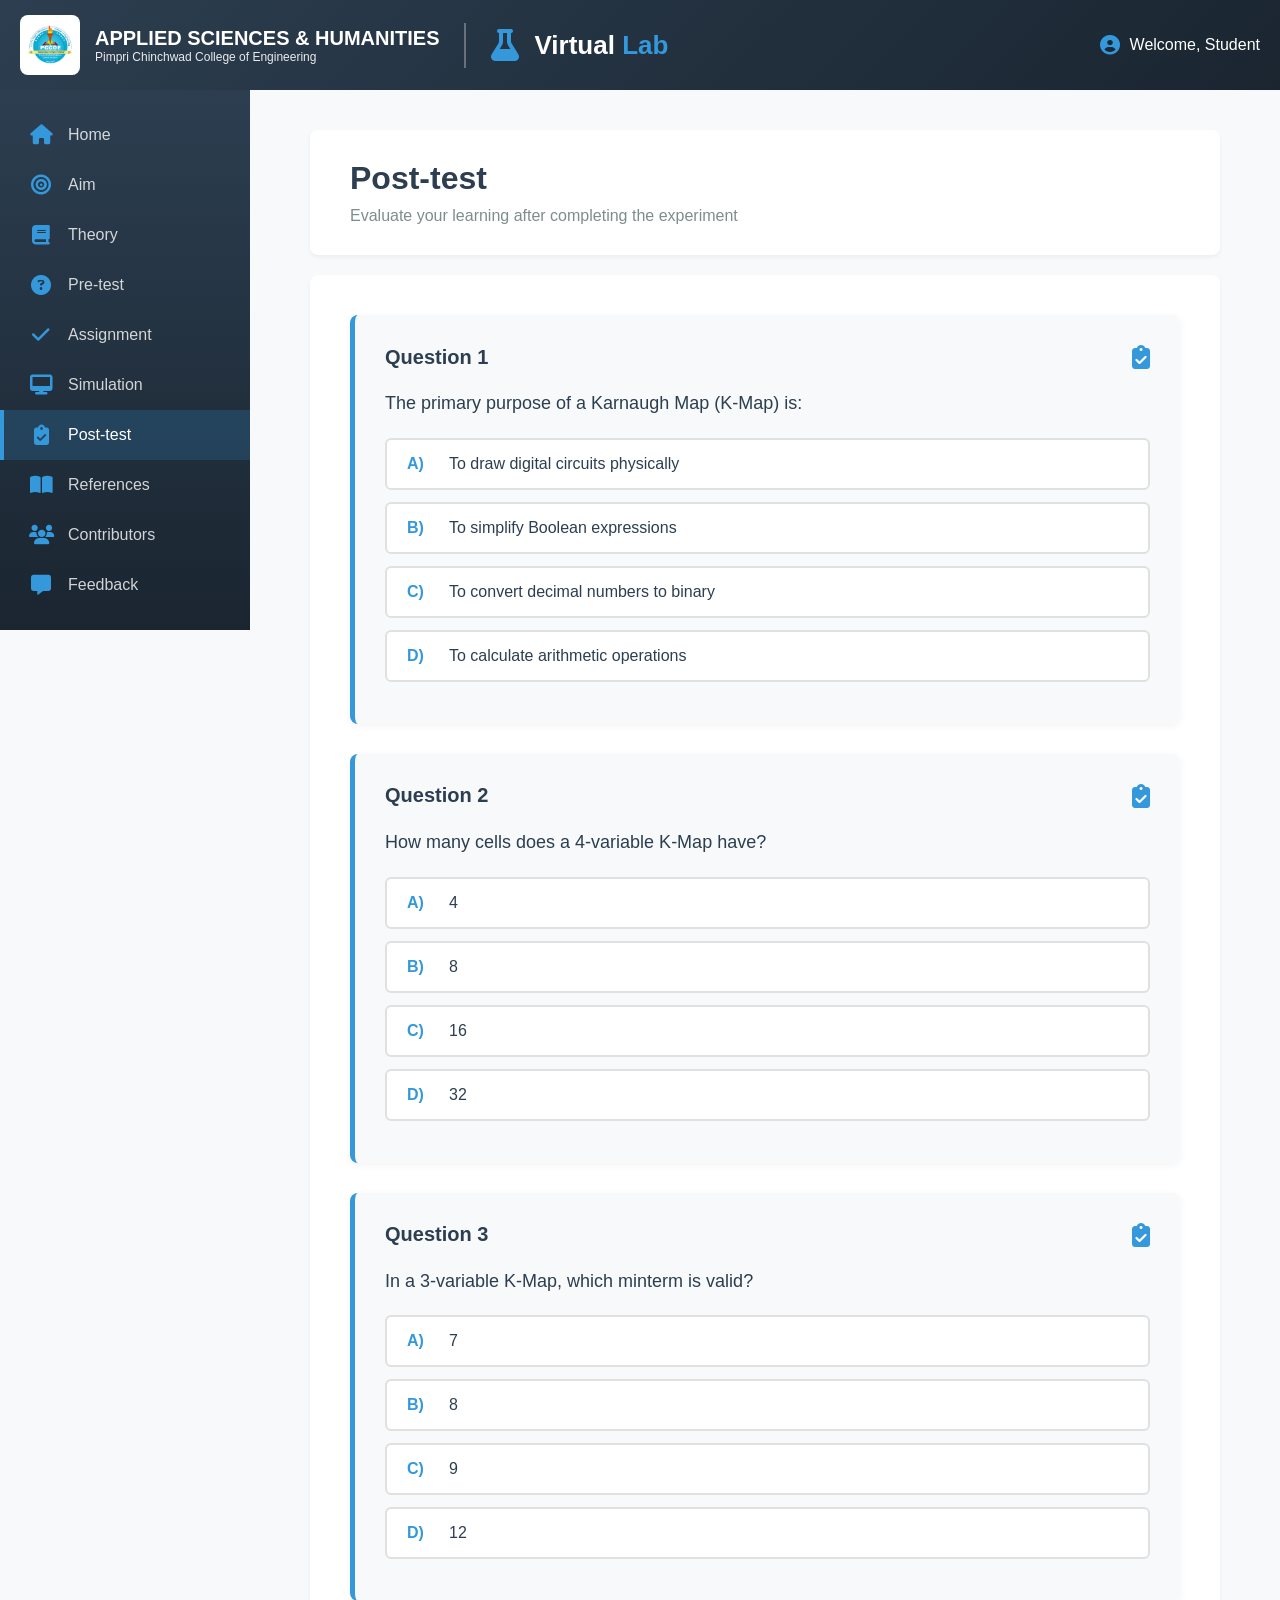
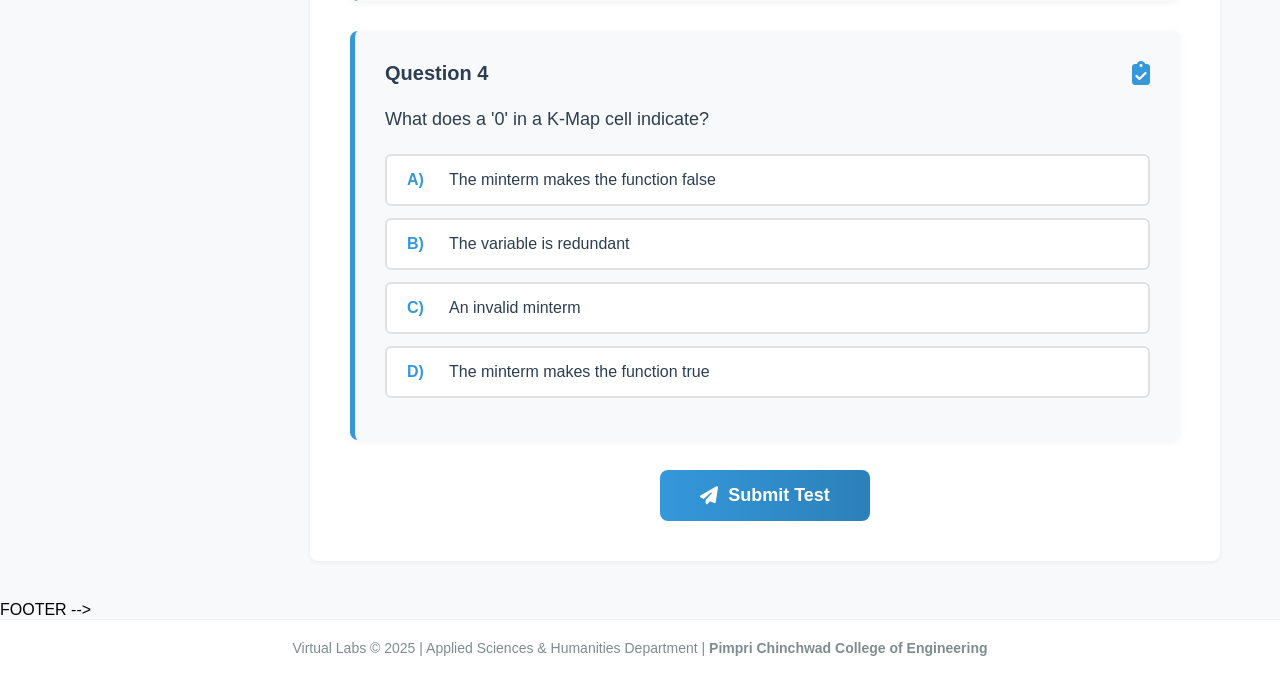
==== pages/post-test.html @ 56e62289 "Initial Commit" ====
<!DOCTYPE html>
<html lang="en">

<head>
    <meta charset="UTF-8">
    <meta name="viewport" content="width=device-width, initial-scale=1.0">
    <title>Post-test | K-Map Solver</title>

    <link rel="stylesheet" href="https://cdnjs.cloudflare.com/ajax/libs/font-awesome/6.4.0/css/all.min.css">
    <link rel="stylesheet" href="../css/style.css">
</head>

<body>

    <!-- HEADER -->
    <header class="main-header">
        <div class="header-container">

            <div class="logo-section">

                <div class="pcce-logo-container">
                    <img src="../assets/pccoe.png" alt="PCCOE Logo" class="pcce-logo-img">

                    <div class="pcce-logo-text">
                        <span class="main">APPLIED SCIENCES & HUMANITIES</span>
                        <span class="sub">Pimpri Chinchwad College of Engineering</span>
                    </div>
                </div>

                <div class="header-divider"></div>

                <div class="virtual-labs-logo">
                    <i class="fas fa-flask"></i>
                    <h1>Virtual <span>Lab</span></h1>
                </div>

            </div>

            <div class="user-info">
                <i class="fas fa-user-circle"></i>
                <span>Welcome, Student</span>
            </div>

        </div>
    </header>

    <div class="page-wrapper">

        <!-- Sidebar -->
        <aside class="sidebar">
            <nav class="sidebar-nav">
                <a href="../home.html" class="nav-item">
                    <i class="fas fa-home"></i>
                    <span>Home</span>
                </a>
                <a href="aim.html" class="nav-item">
                    <i class="fas fa-bullseye"></i>
                    <span>Aim</span>
                </a>
                <a href="theory.html" class="nav-item">
                    <i class="fas fa-book"></i>
                    <span>Theory</span>
                </a>
                <a href="pre-test.html" class="nav-item">
                    <i class="fas fa-question-circle"></i>
                    <span>Pre-test</span>
                </a>
                <a href="assignment.html" class="nav-item">
                    <i class="fa fa-check"></i>
                    <span>Assignment</span>
                </a>
                <a href="simulation.html" class="nav-item">
                    <i class="fas fa-desktop"></i>
                    <span>Simulation</span>
                </a>
                <a href="post-test.html" class="nav-item active">
                    <i class="fas fa-clipboard-check"></i>
                    <span>Post-test</span>
                </a>
                <a href="reference.html" class="nav-item">
                    <i class="fas fa-book-open"></i>
                    <span>References</span>
                </a>
                <a href="contributors.html" class="nav-item">
                    <i class="fas fa-users"></i>
                    <span>Contributors</span>
                </a>
                <a href="feedback.html" class="nav-item">
                    <i class="fas fa-comment-alt"></i>
                    <span>Feedback</span>
                </a>
            </nav>
        </aside>

        <!-- Post-test Content -->
        <main class="container home-content">

            <div class="content-header">
                <h2>Post-test</h2>
                <p>Evaluate your learning after completing the experiment</p>
            </div>

            <div class="pretest-content">

                <div id="quiz-container">

                    <div class="question-card" data-question="1">
                        <div class="question-header">
                            <span class="question-number">Question 1</span>
                            <i class="fas fa-clipboard-check"></i>
                        </div>
                        <p class="question-text">
                            The primary purpose of a Karnaugh Map (K-Map) is:
                        </p>
                        <ul class="options-list">
                            <li class="option" data-answer="A" onclick="selectOption(1, 'A', false)">
                                <span class="option-label">A)</span>
                                <span>To draw digital circuits physically</span>
                            </li>
                            <li class="option" data-answer="B" onclick="selectOption(1, 'B', true)">
                                <span class="option-label">B)</span>
                                <span>To simplify Boolean expressions</span>
                            </li>
                            <li class="option" data-answer="C" onclick="selectOption(1, 'C', false)">
                                <span class="option-label">C)</span>
                                <span>To convert decimal numbers to binary</span>
                            </li>
                            <li class="option" data-answer="D" onclick="selectOption(1, 'D', false)">
                                <span class="option-label">D)</span>
                                <span>To calculate arithmetic operations</span>
                            </li>
                        </ul>
                        <div class="feedback" style="display: none;"></div>
                    </div>

                    <div class="question-card" data-question="2">
                        <div class="question-header">
                            <span class="question-number">Question 2</span>
                            <i class="fas fa-clipboard-check"></i>
                        </div>
                        <p class="question-text">
                            How many cells does a 4-variable K-Map have?
                        </p>
                        <ul class="options-list">
                            <li class="option" data-answer="A" onclick="selectOption(2, 'A', false)">
                                <span class="option-label">A)</span>
                                <span>4</span>
                            </li>
                            <li class="option" data-answer="B" onclick="selectOption(2, 'B', false)">
                                <span class="option-label">B)</span>
                                <span>8</span>
                            </li>
                            <li class="option" data-answer="C" onclick="selectOption(2, 'C', true)">
                                <span class="option-label">C)</span>
                                <span>16</span>
                            </li>
                            <li class="option" data-answer="D" onclick="selectOption(2, 'D', false)">
                                <span class="option-label">D)</span>
                                <span>32</span>
                            </li>
                        </ul>
                        <div class="feedback" style="display: none;"></div>
                    </div>

                    <div class="question-card" data-question="3">
                        <div class="question-header">
                            <span class="question-number">Question 3</span>
                            <i class="fas fa-clipboard-check"></i>
                        </div>
                        <p class="question-text">
                            In a 3-variable K-Map, which minterm is valid?
                        </p>
                        <ul class="options-list">
                            <li class="option" data-answer="A" onclick="selectOption(3, 'A', true)">
                                <span class="option-label">A)</span>
                                <span>7</span>
                            </li>
                            <li class="option" data-answer="B" onclick="selectOption(3, 'B', false)">
                                <span class="option-label">B)</span>
                                <span>8</span>
                            </li>
                            <li class="option" data-answer="C" onclick="selectOption(3, 'C', false)">
                                <span class="option-label">C)</span>
                                <span>9</span>
                            </li>
                            <li class="option" data-answer="D" onclick="selectOption(3, 'D', false)">
                                <span class="option-label">D)</span>
                                <span>12</span>
                            </li>
                        </ul>
                        <div class="feedback" style="display: none;"></div>
                    </div>

                    <div class="question-card" data-question="4">
                        <div class="question-header">
                            <span class="question-number">Question 4</span>
                            <i class="fas fa-clipboard-check"></i>
                        </div>
                        <p class="question-text">
                            What does a '0' in a K-Map cell indicate?
                        </p>
                        <ul class="options-list">
                            <li class="option" data-answer="A" onclick="selectOption(4, 'A', true)">
                                <span class="option-label">A)</span>
                                <span>The minterm makes the function false</span>
                            </li>
                            <li class="option" data-answer="B" onclick="selectOption(4, 'B', false)">
                                <span class="option-label">B)</span>
                                <span>The variable is redundant</span>
                            </li>
                            <li class="option" data-answer="C" onclick="selectOption(4, 'C', false)">
                                <span class="option-label">C)</span>
                                <span>An invalid minterm</span>
                            </li>
                            <li class="option" data-answer="D" onclick="selectOption(4, 'D', false)">
                                <span class="option-label">D)</span>
                                <span>The minterm makes the function true</span>
                            </li>
                        </ul>
                        <div class="feedback" style="display: none;"></div>
                    </div>

                </div>

                <div class="submit-section">
                    <button class="submit-btn" onclick="submitQuiz()">
                        <i class="fas fa-paper-plane"></i>
                        Submit Test
                    </button>
                </div>

                <div id="results-section" style="display: none;">
                    <div class="results-card">
                        <div class="results-header">
                            <i class="fas fa-trophy"></i>
                            <h3>Test Results</h3>
                        </div>
                        <div class="results-body">
                            <div class="score-display">
                                <span class="score-label">Your Score:</span>
                                <span class="score-value" id="score-value">0/4</span>
                            </div>
                            <div class="score-percentage" id="score-percentage">0%</div>
                            <p class="score-message" id="score-message"></p>
                        </div>
                        <div class="results-actions">
                            <button class="retry-btn" onclick="retryQuiz()">
                                <i class="fas fa-redo"></i>
                                Retry Test
                            </button>
                            <a href="simulation.html" class="review-btn">
                                <i class="fas fa-desktop"></i>
                                Review Simulation
                            </a>
                        </div>
                    </div>
                </div>

            </div>

        </main>

    </div>

    <!----> FOOTER -->
    <footer>
        <p>
            Virtual Labs © 2025 | Applied Sciences & Humanities Department |
            <strong>Pimpri Chinchwad College of Engineering</strong>
        </p>
    </footer>

    <script>
        let userAnswers = {};
        let totalQuestions = 4;

        function selectOption(questionNum, answer, isCorrect) {

            const questionCard = document.querySelector(`[data-question="${questionNum}"]`);
            const options = questionCard.querySelectorAll('.option');


            options.forEach(opt => {
                opt.classList.remove('selected');
            });


            const selectedOption = questionCard.querySelector(`[data-answer="${answer}"]`);
            selectedOption.classList.add('selected');

            userAnswers[questionNum] = {
                selected: answer,
                isCorrect: isCorrect
            };
        }

        function submitQuiz() {

            if (Object.keys(userAnswers).length < totalQuestions) {
                alert('Please answer all questions before submitting!');
                return;
            }

            let correctCount = 0;
            for (let q in userAnswers) {
                if (userAnswers[q].isCorrect) {
                    correctCount++;
                }
            }

            for (let i = 1; i <= totalQuestions; i++) {
                const questionCard = document.querySelector(`[data-question="${i}"]`);
                const options = questionCard.querySelectorAll('.option');
                const feedback = questionCard.querySelector('.feedback');

                options.forEach(opt => {
                    opt.style.pointerEvents = 'none';

                    const answer = opt.getAttribute('data-answer');
                    const isCorrect = opt.onclick.toString().includes('true');

                    if (isCorrect) {
                        opt.classList.add('correct-answer');
                    }

                    if (opt.classList.contains('selected') && !userAnswers[i].isCorrect) {
                        opt.classList.add('wrong-answer');
                    }
                });

                if (userAnswers[i].isCorrect) {
                    feedback.innerHTML = '<i class="fas fa-check-circle"></i> Correct!';
                    feedback.className = 'feedback correct-feedback';
                } else {
                    feedback.innerHTML = '<i class="fas fa-times-circle"></i> Incorrect';
                    feedback.className = 'feedback wrong-feedback';
                }
                feedback.style.display = 'block';
            }

            // Display results
            const percentage = (correctCount / totalQuestions) * 100;
            document.getElementById('score-value').textContent = `${correctCount}/${totalQuestions}`;
            document.getElementById('score-percentage').textContent = `${percentage.toFixed(0)}%`;

            let message = '';
            if (percentage >= 80) {
                message = '🎉 Outstanding! You have mastered K-Map concepts!';
            } else if (percentage >= 60) {
                message = '👍 Good work! Review the simulation for better understanding.';
            } else {
                message = '📚 Keep learning! Try the simulation again and review theory.';
            }
            document.getElementById('score-message').textContent = message;

            document.querySelector('.submit-section').style.display = 'none';
            document.getElementById('results-section').style.display = 'block';


            document.getElementById('results-section').scrollIntoView({ behavior: 'smooth', block: 'center' });
        }

        function retryQuiz() {

            userAnswers = {};


            document.querySelectorAll('.question-card').forEach(card => {
                const options = card.querySelectorAll('.option');
                options.forEach(opt => {
                    opt.classList.remove('selected', 'correct-answer', 'wrong-answer');
                    opt.style.pointerEvents = 'auto';
                });

                const feedback = card.querySelector('.feedback');
                feedback.style.display = 'none';
            });

            document.getElementById('results-section').style.display = 'none';
            document.querySelector('.submit-section').style.display = 'block';


            window.scrollTo({ top: 0, behavior: 'smooth' });
        }
    </script>

</body>

</html>
---- css/style.css ----
* {
    margin: 0;
    padding: 0;
    box-sizing: border-box;
    font-family: 'Segoe UI', Tahoma, Geneva, Verdana, sans-serif;
}

html,
body {
    height: 100%;
    margin: 0;
    padding: 0;
    background-color: #f8f9fa;
}

body {
    display: flex;
    flex-direction: column;
    min-height: 100vh;
}

a {
    text-decoration: none;
}

/* Header */
.main-header {
    background: linear-gradient(135deg, #2c3e50, #1a2530);
    color: white;
    padding: 15px 0;
    box-shadow: 0 4px 12px rgba(0, 0, 0, 0.1);
    flex-shrink: 0;
}

.header-container {
    max-width: 1400px;
    margin: auto;
    padding: 0 20px;
    display: flex;
    align-items: center;
    justify-content: space-between;
    flex-wrap: wrap;
    gap: 25px;
}

.logo-section {
    display: flex;
    align-items: center;
    gap: 25px;
    flex-wrap: wrap;
}

.pcce-logo-container {
    display: flex;
    align-items: center;
    gap: 15px;
}

.pcce-logo-img {
    width: 60px;
    height: 60px;
    background: white;
    padding: 5px;
    border-radius: 8px;
}

.pcce-logo-text {
    display: flex;
    flex-direction: column;
}

.pcce-logo-text .main {
    font-size: 20px;
    font-weight: 700;
    line-height: 1.2;
}

.pcce-logo-text .sub {
    font-size: 12px;
    opacity: 0.9;
}

.header-divider {
    width: 2px;
    height: 45px;
    background: rgba(255, 255, 255, 0.3);
}

.virtual-labs-logo {
    display: flex;
    align-items: center;
    gap: 15px;
}

.virtual-labs-logo i {
    font-size: 32px;
    color: #3498db;
}

.virtual-labs-logo h1 {
    font-size: 26px;
    font-weight: 600;
}

.virtual-labs-logo span {
    color: #3498db;
}

.user-info {
    display: flex;
    align-items: center;
    gap: 10px;
    font-size: 16px;
}

.user-info i {
    font-size: 20px;
    color: #3498db;
}

.page-wrapper {
    display: flex;
    flex: 1 0 auto;
    width: 100%;
    margin: 0;
    gap: 0;
    background-color: #f8f9fa;
}

/* Sidebar Navigation */
.sidebar {
    width: 250px;
    background: linear-gradient(180deg, #2c3e50, #1a2530);
    padding: 20px 0;
    flex-shrink: 0;
    position: sticky;
    top: 0;
    height: fit-content;
    max-height: calc(100vh - 90px);
    overflow-y: auto;
}

.sidebar-nav {
    display: flex;
    flex-direction: column;
}

.nav-item {
    display: flex;
    align-items: center;
    gap: 15px;
    padding: 15px 25px;
    color: rgba(255, 255, 255, 0.8);
    text-decoration: none;
    transition: all 0.3s ease;
    border-left: 4px solid transparent;
}

.nav-item:hover {
    background-color: rgba(52, 152, 219, 0.1);
    color: white;
    border-left-color: #3498db;
}

.nav-item.active {
    background-color: rgba(52, 152, 219, 0.2);
    color: white;
    border-left-color: #3498db;
}

.nav-item i {
    font-size: 20px;
    color: #3498db;
    width: 24px;
    text-align: center;
}

.nav-item span {
    font-size: 16px;
    font-weight: 500;
}

/* Main Content */
.container.home-content {
    flex: 1;
    padding: 40px 60px;
    margin: 0;
    max-width: none;
    width: 100%;
}

.content {
    flex: 1;
    background-color: white;
    border-radius: 8px;
    box-shadow: 0 4px 8px rgba(0, 0, 0, 0.05);
    padding: 30px;
}

/* Content Header */
.content-header {
    background-color: white;
    padding: 30px 40px;
    border-radius: 8px;
    box-shadow: 0 2px 4px rgba(0, 0, 0, 0.05);
    margin-bottom: 20px;
    max-width: 1200px;
}

.content-header h2 {
    font-size: 32px;
    color: #2c3e50;
    font-weight: 600;
    margin-bottom: 10px;
}

.content-header p {
    color: #7f8c8d;
    font-size: 16px;
    margin-top: 5px;
}

.breadcrumb {
    font-size: 14px;
    color: #7f8c8d;
    margin-bottom: 8px;
}

.breadcrumb a {
    color: #3498db;
    text-decoration: none;
}

/* Aim Content */
.aim-content {
    background-color: white;
    padding: 40px;
    border-radius: 8px;
    box-shadow: 0 2px 4px rgba(0, 0, 0, 0.05);
    min-height: 400px;
    max-width: 1200px;
}

.aim-content ul {
    list-style-type: disc;
    padding-left: 30px;
}

.aim-content ul li {
    color: #2c3e50;
    font-size: 17px;
    line-height: 2;
    margin-bottom: 15px;
}

/* Landing Page */
.landing-screen {
    height: 75vh;
    display: flex;
    flex-direction: column;
    justify-content: center;
    align-items: center;
    text-align: center;
    gap: 20px;
}

.landing-screen h2 {
    font-size: 32px;
    color: #2c3e50;
}

.landing-screen p {
    font-size: 16px;
    color: #555;
    max-width: 600px;
}

.start-btn {
    padding: 15px 40px;
    font-size: 18px;
    background: linear-gradient(to right, #3498db, #2c80b9);
    color: white;
    border: none;
    border-radius: 8px;
    cursor: pointer;
    transition: all 0.3s ease;
}

.start-btn:hover {
    transform: translateY(-3px);
    box-shadow: 0 8px 20px rgba(52, 152, 219, 0.4);
}

/* home page */
.aim-sections {
    display: grid;
    grid-template-columns: repeat(auto-fill, minmax(200px, 1fr));
    gap: 20px;
    margin-bottom: 40px;
}

.section-card {
    background-color: #f8f9fa;
    border-radius: 8px;
    text-align: center;
    cursor: pointer;
    transition: all 0.3s ease;
    border: 2px solid transparent;
    position: relative;
}

.section-card:hover {
    transform: translateY(-5px);
    box-shadow: 0 8px 15px rgba(0, 0, 0, 0.1);
    border-color: #3498db;
}

.section-card.active {
    background-color: #e8f4fc;
    border-color: #3498db;
}

.section-card i {
    font-size: 32px;
    color: #3498db;
    margin-bottom: 15px;
}

.section-card h3 {
    font-size: 18px;
    margin-bottom: 8px;
    color: #2c3e50;
}

.section-card p {
    font-size: 14px;
    color: #7f8c8d;
}

.section-card a {
    display: block;
    text-decoration: none;
    color: inherit;
    width: 100%;
    padding: 20px;
}

/* questions */
.question-section {
    background-color: #f8f9fa;
    border-radius: 8px;
    padding: 25px;
    margin-bottom: 30px;
    border-left: 5px solid #3498db;
}

.question-section h3 {
    color: #2c3e50;
    margin-bottom: 15px;
    font-size: 22px;
}

.question-text {
    font-size: 18px;
    color: #2c3e50;
    margin-bottom: 20px;
    line-height: 1.5;
}

/* Feedback */
.feedback-section {
    background-color: #e8f4fc;
    border-radius: 8px;
    padding: 25px;
    border: 1px solid #d1e7ff;
}

.feedback-header {
    display: flex;
    align-items: center;
    gap: 15px;
    margin-bottom: 20px;
}

.feedback-header i {
    font-size: 28px;
    color: #3498db;
}

.feedback-header h3 {
    color: #2c3e50;
    font-size: 22px;
}

.feedback-content {
    margin-bottom: 25px;
}

.feedback-content p {
    margin-bottom: 15px;
    color: #2c3e50;
    line-height: 1.6;
}

.feedback-button {
    background: linear-gradient(to right, #3498db, #2c80b9);
    color: white;
    border: none;
    padding: 12px 30px;
    font-size: 16px;
    border-radius: 6px;
    cursor: pointer;
    transition: all 0.3s ease;
    font-weight: 500;
    display: inline-flex;
    align-items: center;
    gap: 10px;
}

.feedback-button:hover {
    background: linear-gradient(to right, #2c80b9, #216794);
    transform: translateY(-2px);
    box-shadow: 0 5px 15px rgba(52, 152, 219, 0.3);
}

/* Footer */
footer {
    flex-shrink: 0;
    margin-top: auto;
    padding: 20px 0;
    text-align: center;
    color: #7f8c8d;
    font-size: 14px;
    border-top: 1px solid #eee;
    background-color: white;
    width: 100%;
}

.footer-logo {
    display: inline-block;
    margin: 0 5px;
    font-weight: bold;
    color: #2c3e50;
}

/* Tablets */
@media (max-width: 900px) {
    .header-container {
        justify-content: center;
        text-align: center;
    }

    .pcce-logo-container {
        border-right: none;
        padding-right: 0;
    }
}

/* Mobile Devices */
@media (max-width: 768px) {

    .header-container {
        flex-direction: column;
        align-items: center;
        text-align: center;
    }

    .logo-section {
        flex-direction: column;
        align-items: center;
    }

    .pcce-logo-container {
        flex-direction: column;
        align-items: center;
        padding-right: 0;
        border-right: none;
    }

    .header-divider {
        width: 80%;
        height: 2px;
        margin: 10px auto;
    }

    .pcce-logo-img {
        display: block;
        margin: 0 auto 8px auto;
    }

    .virtual-labs-logo,
    .user-info {
        justify-content: center;
        margin-top: 8px;
    }

    .page-wrapper {
        flex-direction: column;
    }

    .sidebar {
        width: 100%;
        max-height: none;
        position: relative;
        padding: 10px 0;
    }

    .sidebar-nav {
        flex-direction: row;
        overflow-x: auto;
        gap: 5px;
        padding: 0 10px;
    }

    .nav-item {
        flex-direction: column;
        padding: 10px 15px;
        min-width: 80px;
        text-align: center;
        border-left: none;
        border-bottom: 3px solid transparent;
        gap: 5px;
    }

    .nav-item:hover,
    .nav-item.active {
        border-left: none;
        border-bottom-color: #3498db;
    }

    .nav-item span {
        font-size: 12px;
    }

    .container.home-content {
        padding: 20px;
    }

    .content-header {
        padding: 20px;
    }

    .aim-content {
        padding: 20px;
    }
}

/* Small Mobile */
@media (max-width: 600px) {
    .virtual-labs-logo h1 {
        font-size: 22px;
    }

    .pcce-logo-text .main {
        font-size: 16px;
    }

    .content-header h2 {
        font-size: 24px;
    }

    .aim-content ul li {
        font-size: 15px;
    }
}

/* Theory */
.theory-content {
    background-color: white;
    padding: 40px;
    border-radius: 8px;
    box-shadow: 0 2px 4px rgba(0, 0, 0, 0.05);
    max-width: 1200px;
}

.theory-section {
    margin-bottom: 40px;
}

.theory-section h3 {
    font-size: 24px;
    color: #2c3e50;
    margin-bottom: 20px;
    border-left: 4px solid #3498db;
    padding-left: 15px;
    font-weight: 600;
}

.theory-section p {
    color: #2c3e50;
    font-size: 16px;
    line-height: 1.8;
    margin-bottom: 15px;
}

.theory-section ul,
.theory-section ol {
    padding-left: 30px;
    margin-bottom: 15px;
}

.theory-section ul li,
.theory-section ol li {
    color: #2c3e50;
    font-size: 16px;
    line-height: 1.8;
    margin-bottom: 10px;
}

.theory-section ol {
    list-style-type: decimal;
}

.theory-section ul {
    list-style-type: disc;
}

.formula {
    background-color: #f8f9fa;
    padding: 15px 20px;
    border-radius: 6px;
    font-family: 'Courier New', monospace;
    font-size: 16px;
    color: #2c3e50;
    border-left: 3px solid #3498db;
    margin: 15px 0;
}

.theory-table {
    width: 100%;
    max-width: 600px;
    border-collapse: collapse;
    margin: 20px 0;
    box-shadow: 0 2px 4px rgba(0, 0, 0, 0.05);
}

.theory-table thead tr {
    background-color: #3498db;
    color: white;
}

.theory-table th,
.theory-table td {
    border: 1px solid #ddd;
    padding: 12px 15px;
    text-align: center;
}

.theory-table th {
    font-weight: 600;
    font-size: 16px;
}

.theory-table tbody tr:nth-child(even) {
    background-color: #f8f9fa;
}

.theory-table tbody tr:hover {
    background-color: #e8f4fc;
}

.theory-table td {
    color: #2c3e50;
    font-size: 15px;
}

/* pretest-postest */
.pretest-content {
    background-color: white;
    padding: 40px;
    border-radius: 8px;
    box-shadow: 0 2px 4px rgba(0, 0, 0, 0.05);
    max-width: 1200px;
}

.question-card {
    background-color: #f8f9fa;
    border-radius: 8px;
    padding: 30px;
    margin-bottom: 30px;
    border-left: 5px solid #3498db;
    box-shadow: 0 2px 8px rgba(0, 0, 0, 0.05);
    transition: all 0.3s ease;
}

.question-card:hover {
    box-shadow: 0 4px 12px rgba(0, 0, 0, 0.1);
}

.question-header {
    display: flex;
    align-items: center;
    justify-content: space-between;
    margin-bottom: 20px;
}

.question-number {
    font-size: 20px;
    font-weight: 600;
    color: #2c3e50;
}

.question-header i {
    font-size: 24px;
    color: #3498db;
}

.question-text {
    font-size: 18px;
    color: #2c3e50;
    margin-bottom: 20px;
    line-height: 1.6;
    font-weight: 500;
}

.options-list {
    list-style: none;
    padding: 0;
    margin: 0;
}

.option {
    display: flex;
    align-items: center;
    gap: 12px;
    padding: 15px 20px;
    margin-bottom: 12px;
    background-color: white;
    border-radius: 6px;
    border: 2px solid #e0e0e0;
    cursor: pointer;
    transition: all 0.3s ease;
}

.option:hover {
    border-color: #3498db;
    background-color: #f0f8ff;
    transform: translateX(5px);
}

.option.selected {
    border-color: #3498db;
    background-color: #e8f4fc;
    border-width: 3px;
}

.option.correct-answer {
    border-color: #27ae60;
    background-color: #e8f8f0;
}

.option.wrong-answer {
    border-color: #e74c3c;
    background-color: #fef5f5;
}

.option-label {
    font-weight: 600;
    color: #3498db;
    min-width: 30px;
}

.option span:last-of-type {
    color: #2c3e50;
    font-size: 16px;
    flex: 1;
}

/* Feedback */
.feedback {
    margin-top: 15px;
    padding: 12px 15px;
    border-radius: 6px;
    font-weight: 500;
    display: flex;
    align-items: center;
    gap: 10px;
}

.correct-feedback {
    background-color: #d4edda;
    color: #155724;
    border: 1px solid #c3e6cb;
}

.wrong-feedback {
    background-color: #f8d7da;
    color: #721c24;
    border: 1px solid #f5c6cb;
}

.feedback i {
    font-size: 18px;
}

/* Submit Section */
.submit-section {
    text-align: center;
    margin-top: 30px;
}

.submit-btn {
    background: linear-gradient(to right, #3498db, #2c80b9);
    color: white;
    border: none;
    padding: 15px 40px;
    font-size: 18px;
    border-radius: 8px;
    cursor: pointer;
    transition: all 0.3s ease;
    font-weight: 600;
    display: inline-flex;
    align-items: center;
    gap: 10px;
}

.submit-btn:hover {
    background: linear-gradient(to right, #2c80b9, #216794);
    transform: translateY(-2px);
    box-shadow: 0 8px 20px rgba(52, 152, 219, 0.4);
}

/* Results Section */
.results-card {
    background: linear-gradient(135deg, #667eea 0%, #764ba2 100%);
    border-radius: 12px;
    padding: 40px;
    text-align: center;
    color: white;
    box-shadow: 0 8px 20px rgba(0, 0, 0, 0.15);
    margin-top: 30px;
}

.results-header {
    display: flex;
    align-items: center;
    justify-content: center;
    gap: 15px;
    margin-bottom: 30px;
}

.results-header i {
    font-size: 32px;
}

.results-header h3 {
    font-size: 28px;
    margin: 0;
}

.results-body {
    margin-bottom: 30px;
}

.score-display {
    display: flex;
    justify-content: center;
    align-items: center;
    gap: 15px;
    margin-bottom: 20px;
}

.score-label {
    font-size: 20px;
    font-weight: 500;
}

.score-value {
    font-size: 36px;
    font-weight: 700;
}

.score-percentage {
    font-size: 48px;
    font-weight: 700;
    margin-bottom: 15px;
}

.score-message {
    font-size: 18px;
    opacity: 0.95;
    margin: 0;
}

.retry-btn {
    background-color: white;
    color: #667eea;
    border: none;
    padding: 12px 30px;
    font-size: 16px;
    border-radius: 6px;
    cursor: pointer;
    transition: all 0.3s ease;
    font-weight: 600;
    display: inline-flex;
    align-items: center;
    gap: 10px;
}

.retry-btn:hover {
    transform: scale(1.05);
    box-shadow: 0 5px 15px rgba(255, 255, 255, 0.3);
}

.results-actions {
    display: flex;
    gap: 15px;
    justify-content: center;
    flex-wrap: wrap;
}

.review-btn {
    background-color: rgba(255, 255, 255, 0.2);
    color: white;
    border: 2px solid white;
    padding: 12px 30px;
    font-size: 16px;
    border-radius: 6px;
    cursor: pointer;
    transition: all 0.3s ease;
    font-weight: 600;
    display: inline-flex;
    align-items: center;
    gap: 10px;
    text-decoration: none;
}

.review-btn:hover {
    background-color: white;
    color: #667eea;
    transform: scale(1.05);
}

/* Reference */
.references-content {
    background-color: white;
    padding: 40px;
    border-radius: 8px;
    box-shadow: 0 2px 4px rgba(0, 0, 0, 0.05);
    max-width: 1200px;
}

.reference-section {
    margin-bottom: 40px;
}

.reference-section h3 {
    font-size: 22px;
    color: #2c3e50;
    margin-bottom: 20px;
    display: flex;
    align-items: center;
    gap: 12px;
    padding-bottom: 12px;
    border-bottom: 2px solid #e5e7eb;
}

.reference-section h3 i {
    color: #3498db;
    font-size: 24px;
}

.reference-list {
    list-style: none;
    padding: 0;
    margin: 0;
}

.reference-list li {
    margin-bottom: 20px;
}

.reference-item {
    display: flex;
    gap: 15px;
    padding: 20px;
    background-color: #f8f9fa;
    border-radius: 8px;
    border-left: 4px solid #3498db;
    transition: all 0.3s ease;
}

.reference-item:hover {
    background-color: #e8f4fc;
    transform: translateX(5px);
    box-shadow: 0 4px 8px rgba(0, 0, 0, 0.1);
}

.reference-item>i {
    color: #3498db;
    font-size: 20px;
    margin-top: 3px;
    flex-shrink: 0;
}

.reference-details {
    color: #2c3e50;
    font-size: 16px;
    line-height: 1.6;
}

.reference-details strong {
    color: #2c3e50;
    font-weight: 600;
}

.reference-details em {
    color: #3498db;
    font-style: italic;
}

.reference-details a {
    color: #3498db;
    text-decoration: none;
    font-weight: 500;
    transition: all 0.3s ease;
    display: inline-flex;
    align-items: center;
    gap: 5px;
    margin-left: 8px;
}

.reference-details a:hover {
    color: #2c80b9;
    text-decoration: underline;
}

.reference-details a i {
    font-size: 12px;
}

.note-box {
    background: linear-gradient(135deg, #e8f4fc 0%, #d4edfc 100%);
    border: 2px solid #3498db;
    border-radius: 8px;
    padding: 20px;
    display: flex;
    gap: 15px;
    margin-top: 30px;
}

.note-box>i {
    color: #3498db;
    font-size: 24px;
    flex-shrink: 0;
}

.note-box strong {
    color: #2c3e50;
    font-weight: 600;
}

.note-box div {
    color: #2c3e50;
    font-size: 15px;
    line-height: 1.6;
}

/* Contributors */
.contributor-card {
    background-color: #f8f9fa;
    border-radius: 8px;
    padding: 25px;
    border-left: 4px solid #3498db;
    transition: all 0.3s ease;
    display: flex;
    gap: 20px;
    align-items: flex-start;
}

.contributor-card:hover {
    background-color: #e8f4fc;
    transform: translateX(5px);
    box-shadow: 0 4px 12px rgba(0, 0, 0, 0.1);
}

.guide-card {
    margin-bottom: 20px;
}

.contributor-avatar {
    width: 120px;
    height: 120px;
    background: linear-gradient(135deg, #3498db, #2c80b9);
    border-radius: 50%;
    display: flex;
    align-items: center;
    justify-content: center;
    flex-shrink: 0;
    overflow: hidden;
    border: 3px solid rgb(95, 162, 244);
}

.guide-card:last-child .contributor-avatar img {
    object-position: center 0.1%;
}

.contributor-avatar img {
    width: 100%;
    height: 100%;
    object-fit: cover;
    border-radius: 50%;
    object-position: center;
    box-shadow: 0 2px 8px rgba(0, 0, 0, 0.1);
}

.contributor-info {
    flex: 1;
}

.contributor-info h4 {
    font-size: 22px;
    color: #2c3e50;
    margin-bottom: 5px;
    font-weight: 600;
}

.contributor-role {
    font-size: 14px;
    color: #3498db;
    font-weight: 500;
    margin-bottom: 15px;
    text-transform: uppercase;
    letter-spacing: 0.5px;
}

.contributor-details {
    display: flex;
    flex-direction: column;
    gap: 10px;
}

.detail-item {
    display: flex;
    align-items: center;
    gap: 10px;
    color: #2c3e50;
    font-size: 15px;
}

.detail-item i {
    color: #3498db;
    font-size: 16px;
    width: 20px;
}

.detail-item a {
    color: #3498db;
    text-decoration: none;
    transition: all 0.3s ease;
}

.detail-item a:hover {
    color: #2c80b9;
    text-decoration: underline;
}

.developers-grid {
    display: grid;
    grid-template-columns: repeat(auto-fit, minmax(320px, 1fr));
    gap: 20px;
}

.developers-grid .contributor-card:first-child .contributor-avatar img {
    transform: scale(1.1);
    object-position: center;
}

.developers-grid .contributor-card:nth-child(2) .contributor-avatar img {
    transform: scale(1.1);
    object-position: center;
}

@media (max-width: 768px) {
    .contributor-card {
        flex-direction: column;
        align-items: center;
        text-align: center;
    }

    .contributor-details {
        align-items: center;
    }

    .developers-grid {
        grid-template-columns: 1fr;
    }
}

/* Feedback */
.feedback-content-page {
    background-color: white;
    padding: 40px;
    border-radius: 8px;
    box-shadow: 0 2px 4px rgba(0, 0, 0, 0.05);
    max-width: 1200px;
}

.feedback-intro {
    display: flex;
    gap: 20px;
    align-items: flex-start;
    background: linear-gradient(135deg, #e8f4fc 0%, #d4edfc 100%);
    padding: 30px;
    border-radius: 8px;
    margin-bottom: 40px;
    border-left: 5px solid #3498db;
}

.feedback-intro>i {
    font-size: 48px;
    color: #3498db;
    flex-shrink: 0;
}

.feedback-intro h3 {
    font-size: 24px;
    color: #2c3e50;
    margin-bottom: 10px;
    font-weight: 600;
}

.feedback-intro p {
    color: #2c3e50;
    font-size: 16px;
    line-height: 1.6;
    margin: 0;
}

.feedback-form-container {
    max-width: 800px;
    margin: 0 auto;
}

.form-group {
    margin-bottom: 25px;
}

.form-group label {
    display: flex;
    align-items: center;
    gap: 10px;
    font-size: 16px;
    font-weight: 600;
    color: #2c3e50;
    margin-bottom: 10px;
}

.form-group label i {
    color: #3498db;
    font-size: 18px;
}

.form-group input[type="text"],
.form-group input[type="email"],
.form-group select,
.form-group textarea {
    width: 100%;
    padding: 12px 15px;
    border: 2px solid #e0e0e0;
    border-radius: 6px;
    font-size: 15px;
    font-family: 'Segoe UI', Tahoma, Geneva, Verdana, sans-serif;
    transition: all 0.3s ease;
    background-color: #f8f9fa;
}

.form-group input:focus,
.form-group select:focus,
.form-group textarea:focus {
    outline: none;
    border-color: #3498db;
    background-color: white;
    box-shadow: 0 0 0 3px rgba(52, 152, 219, 0.1);
}

.form-group textarea {
    resize: vertical;
    min-height: 120px;
}

.form-group select {
    cursor: pointer;
}

.rating-container {
    display: flex;
    align-items: center;
    gap: 15px;
    padding: 15px;
    background-color: #f8f9fa;
    border-radius: 6px;
}

.star-rating {
    display: flex;
    flex-direction: row-reverse;
    gap: 5px;
}

.star-rating input {
    display: none;
}

.star-rating label {
    cursor: pointer;
    font-size: 32px;
    color: #ddd;
    transition: all 0.2s ease;
    margin: 0;
}

.star-rating label:hover,
.star-rating label:hover~label,
.star-rating input:checked~label {
    color: #ffc107;
}

.star-rating label:hover {
    transform: scale(1.1);
}

.rating-text {
    font-size: 15px;
    color: #7f8c8d;
    font-weight: 500;
}

.form-actions {
    display: flex;
    gap: 15px;
    margin-top: 30px;
    flex-wrap: wrap;
}

.submit-feedback-btn {
    background: linear-gradient(to right, #3498db, #2c80b9);
    color: white;
    border: none;
    padding: 15px 40px;
    font-size: 16px;
    border-radius: 8px;
    cursor: pointer;
    transition: all 0.3s ease;
    font-weight: 600;
    display: inline-flex;
    align-items: center;
    gap: 10px;
}

.submit-feedback-btn:hover {
    background: linear-gradient(to right, #2c80b9, #216794);
    transform: translateY(-2px);
    box-shadow: 0 8px 20px rgba(52, 152, 219, 0.4);
}

.reset-btn {
    background-color: #95a5a6;
    color: white;
    border: none;
    padding: 15px 30px;
    font-size: 16px;
    border-radius: 8px;
    cursor: pointer;
    transition: all 0.3s ease;
    font-weight: 600;
    display: inline-flex;
    align-items: center;
    gap: 10px;
}

.reset-btn:hover {
    background-color: #7f8c8d;
    transform: translateY(-2px);
}

.success-message {
    display: flex;
    flex-direction: column;
    align-items: center;
    text-align: center;
    padding: 60px 40px;
    background: linear-gradient(135deg, #d4edda 0%, #c3e6cb 100%);
    border-radius: 12px;
    border: 2px solid #28a745;
}

.success-message i {
    font-size: 64px;
    color: #28a745;
    margin-bottom: 20px;
}

.success-message h3 {
    font-size: 28px;
    color: #155724;
    margin-bottom: 15px;
    font-weight: 600;
}

.success-message p {
    font-size: 16px;
    color: #155724;
    margin-bottom: 25px;
    max-width: 500px;
}

.submit-another-btn {
    background-color: #28a745;
    color: white;
    border: none;
    padding: 12px 30px;
    font-size: 16px;
    border-radius: 6px;
    cursor: pointer;
    transition: all 0.3s ease;
    font-weight: 600;
    display: inline-flex;
    align-items: center;
    gap: 10px;
}

.submit-another-btn:hover {
    background-color: #218838;
    transform: scale(1.05);
}

@media (max-width: 768px) {
    .feedback-content-page {
        padding: 20px;
    }

    .feedback-intro {
        flex-direction: column;
        text-align: center;
        align-items: center;
        padding: 20px;
    }

    .feedback-intro>i {
        font-size: 36px;
    }

    .form-actions {
        flex-direction: column;
    }

    .submit-feedback-btn,
    .reset-btn {
        width: 100%;
        justify-content: center;
    }

    .rating-container {
        flex-direction: column;
        align-items: flex-start;
    }

    .star-rating label {
        font-size: 28px;
    }
}

/* Simulation */
.simulation-content {
    max-width: 1200px;
}

.simulation-box {
    background-color: white;
    border-radius: 8px;
    padding: 30px;
    box-shadow: 0 4px 12px rgba(0, 0, 0, 0.08);
    border-left: 5px solid #3498db;
    margin-bottom: 30px;
}

.simulation-box h3 {
    font-size: 22px;
    color: #2c3e50;
    margin-bottom: 25px;
    display: flex;
    align-items: center;
    gap: 12px;
}

.simulation-box h3 i {
    color: #3498db;
    font-size: 24px;
}

.sim-form-group {
    margin-bottom: 20px;
}

.sim-form-group label {
    display: flex;
    align-items: center;
    gap: 10px;
    font-size: 16px;
    font-weight: 600;
    color: #2c3e50;
    margin-bottom: 10px;
}

.sim-form-group label i {
    color: #3498db;
    font-size: 18px;
}

.sim-form-group select,
.sim-form-group input[type="text"] {
    width: 100%;
    padding: 12px 15px;
    border: 2px solid #e0e0e0;
    border-radius: 6px;
    font-size: 15px;
    font-family: 'Segoe UI', Tahoma, Geneva, Verdana, sans-serif;
    transition: all 0.3s ease;
    background-color: #f8f9fa;
}

.sim-form-group select:focus,
.sim-form-group input:focus {
    outline: none;
    border-color: #3498db;
    background-color: white;
    box-shadow: 0 0 0 3px rgba(52, 152, 219, 0.1);
}

.sim-form-group select {
    cursor: pointer;
}

.input-hint {
    display: block;
    font-size: 13px;
    color: #7f8c8d;
    margin-top: 5px;
    font-style: italic;
}

.solve-btn {
    width: 100%;
    background: linear-gradient(to right, #3498db, #2c80b9);
    color: white;
    border: none;
    padding: 15px 40px;
    font-size: 18px;
    border-radius: 8px;
    cursor: pointer;
    transition: all 0.3s ease;
    font-weight: 600;
    display: inline-flex;
    align-items: center;
    justify-content: center;
    gap: 10px;
    margin-top: 25px;
}

.solve-btn:hover {
    background: linear-gradient(to right, #2c80b9, #216794);
    transform: translateY(-2px);
    box-shadow: 0 8px 20px rgba(52, 152, 219, 0.4);
}

.error-message {
    background-color: #fee2e2;
    border: 2px solid #fca5a5;
    color: #b91c1c;
    padding: 12px 15px;
    border-radius: 6px;
    margin-top: 15px;
    display: none;
    font-weight: 500;
}

#resultsContainer {
    margin-top: 30px;
    width: 100%;
    max-width: 100%;
}

.result-box {
    background-color: white;
    border-radius: 8px;
    padding: 25px;
    box-shadow: 0 4px 12px rgba(0, 0, 0, 0.08);
    margin-bottom: 25px;
    border-left: 5px solid #27ae60;
    width: 100%;
    box-sizing: border-box;
}

.result-box.minimized {
    border-left-color: #f39c12;
}

.result-box.kmap-visual {
    border-left-color: #9b59b6;
    overflow-x: auto;
}

.result-box h3 {
    font-size: 20px;
    color: #2c3e50;
    margin-bottom: 15px;
    display: flex;
    align-items: center;
    gap: 12px;
}

.result-box h3 i {
    font-size: 22px;
}

.result-box:nth-child(1) h3 i {
    color: #27ae60;
}

.result-box:nth-child(2) h3 i {
    color: #f39c12;
}

.result-box:nth-child(3) h3 i {
    color: #9b59b6;
}

.output-display {
    background-color: #f8f9fa;
    padding: 15px 20px;
    border-radius: 6px;
    font-family: 'Courier New', Consolas, monospace;
    font-size: 18px;
    color: #2c3e50;
    border: 1px solid #e0e0e0;
    min-height: 50px;
    display: flex;
    align-items: center;
    font-weight: 600;
}

/* K-Map Table */

#kmap {
    width: 100%;
    overflow-x: auto;
    padding: 10px 0;
}

.kmap-table {
    border-collapse: collapse;
    margin: 20px auto;
    box-shadow: 0 2px 8px rgba(0, 0, 0, 0.1);
    width: auto;
    max-width: 100%;
}

.kmap-table th,
.kmap-table td {
    border: 2px solid #94a3b8;
    padding: 12px 18px;
    text-align: center;
    font-size: 16px;
}

.kmap-table th {
    background-color: #e2e8f0;
    color: #2c3e50;
    font-weight: 700;
}

.kmap-table td {
    background-color: white;
    color: #64748b;
    font-weight: 500;
    min-width: 60px;
}

.kmap-table td.one {
    background-color: #dcfce7;
    color: #166534;
    font-weight: 700;
    font-size: 18px;
}

@media (max-width: 768px) {
    .simulation-box {
        padding: 20px;
    }

    .solve-btn {
        font-size: 16px;
        padding: 12px 30px;
    }

    .output-display {
        font-size: 15px;
        padding: 12px 15px;
    }


    .kmap-table {
        font-size: 12px;
    }

    .kmap-table th,
    .kmap-table td {
        padding: 6px 8px;
        min-width: 40px;
    }

    /* Circuit Mobile */
    .circuit-canvas {
        padding: 10px;
    }

    .circuit-canvas svg {
        width: 100%;
        max-width: none;
    }

    .circuit-description {
        padding: 15px;
        font-size: 14px;
    }
}

/* Logic Circuit */
.circuit-visual {
    border-left-color: #e74c3c;
    overflow-x: auto;
}

.circuit-visual h3 i {
    color: #e74c3c;
}

.circuit-canvas {
    display: flex;
    flex-direction: column;
    align-items: center;
    padding: 20px;
    background-color: #f8f9fa;
    border-radius: 6px;
    overflow-x: auto;
    width: 100%;
}

.circuit-canvas svg {
    max-width: 100%;
    height: auto;
    display: block;
}

.circuit-description {
    margin-top: 20px;
    padding: 20px;
    background-color: white;
    border-radius: 6px;
    border-left: 4px solid #e74c3c;
}

.circuit-description p {
    margin-bottom: 10px;
    color: #2c3e50;
    font-weight: 600;
}

.circuit-description ul {
    list-style: none;
    padding-left: 0;
    margin: 0;
}

.circuit-description li {
    padding: 8px 0;
    color: #2c3e50;
    font-size: 15px;
    border-bottom: 1px solid #f0f0f0;
}

.circuit-description li:last-child {
    border-bottom: none;
}

.circuit-description strong {
    color: #3498db;
}

@media (max-width: 768px) {
    .circuit-canvas {
        padding: 10px;
    }

    .circuit-description {
        padding: 15px;
    }
}

@media (max-width: 480px) {

    .kmap-table th,
    .kmap-table td {
        padding: 4px 6px;
        min-width: 35px;
        font-size: 11px;
    }

    .circuit-canvas {
        padding: 5px;
    }
}
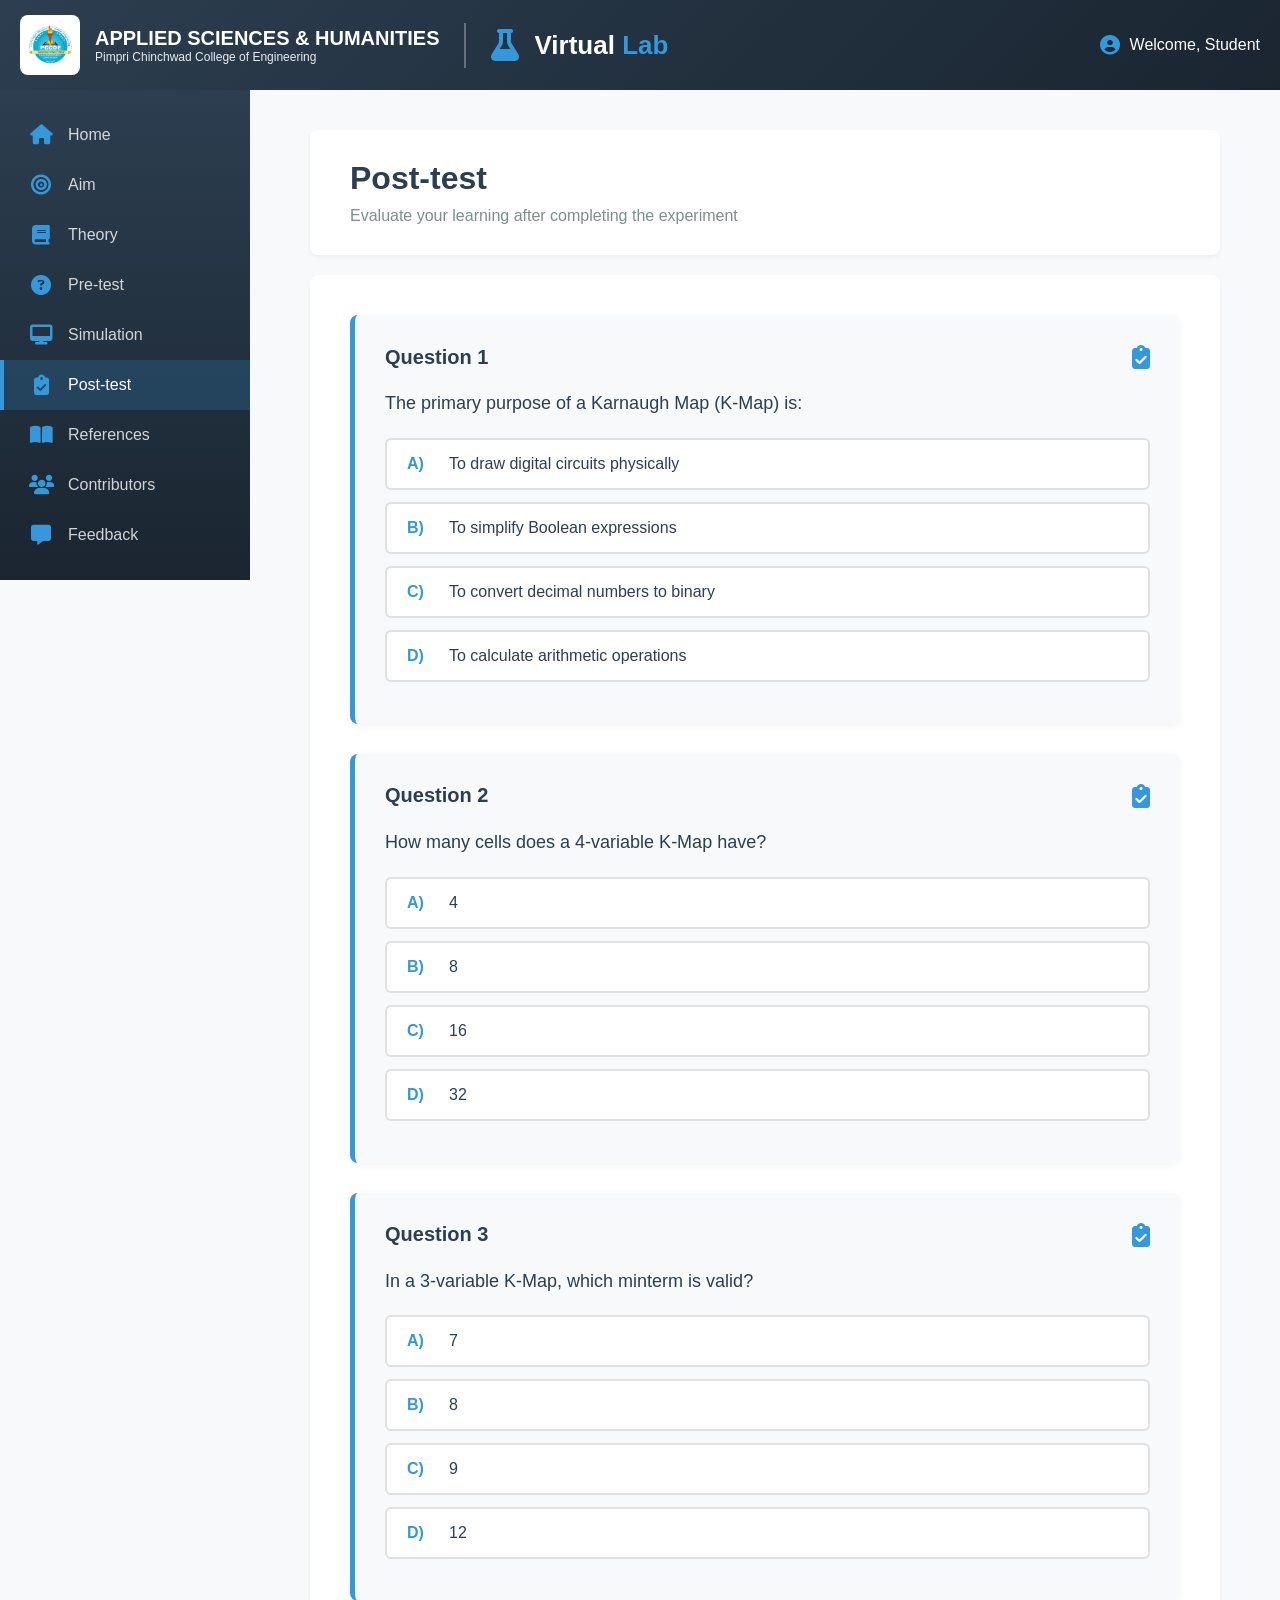
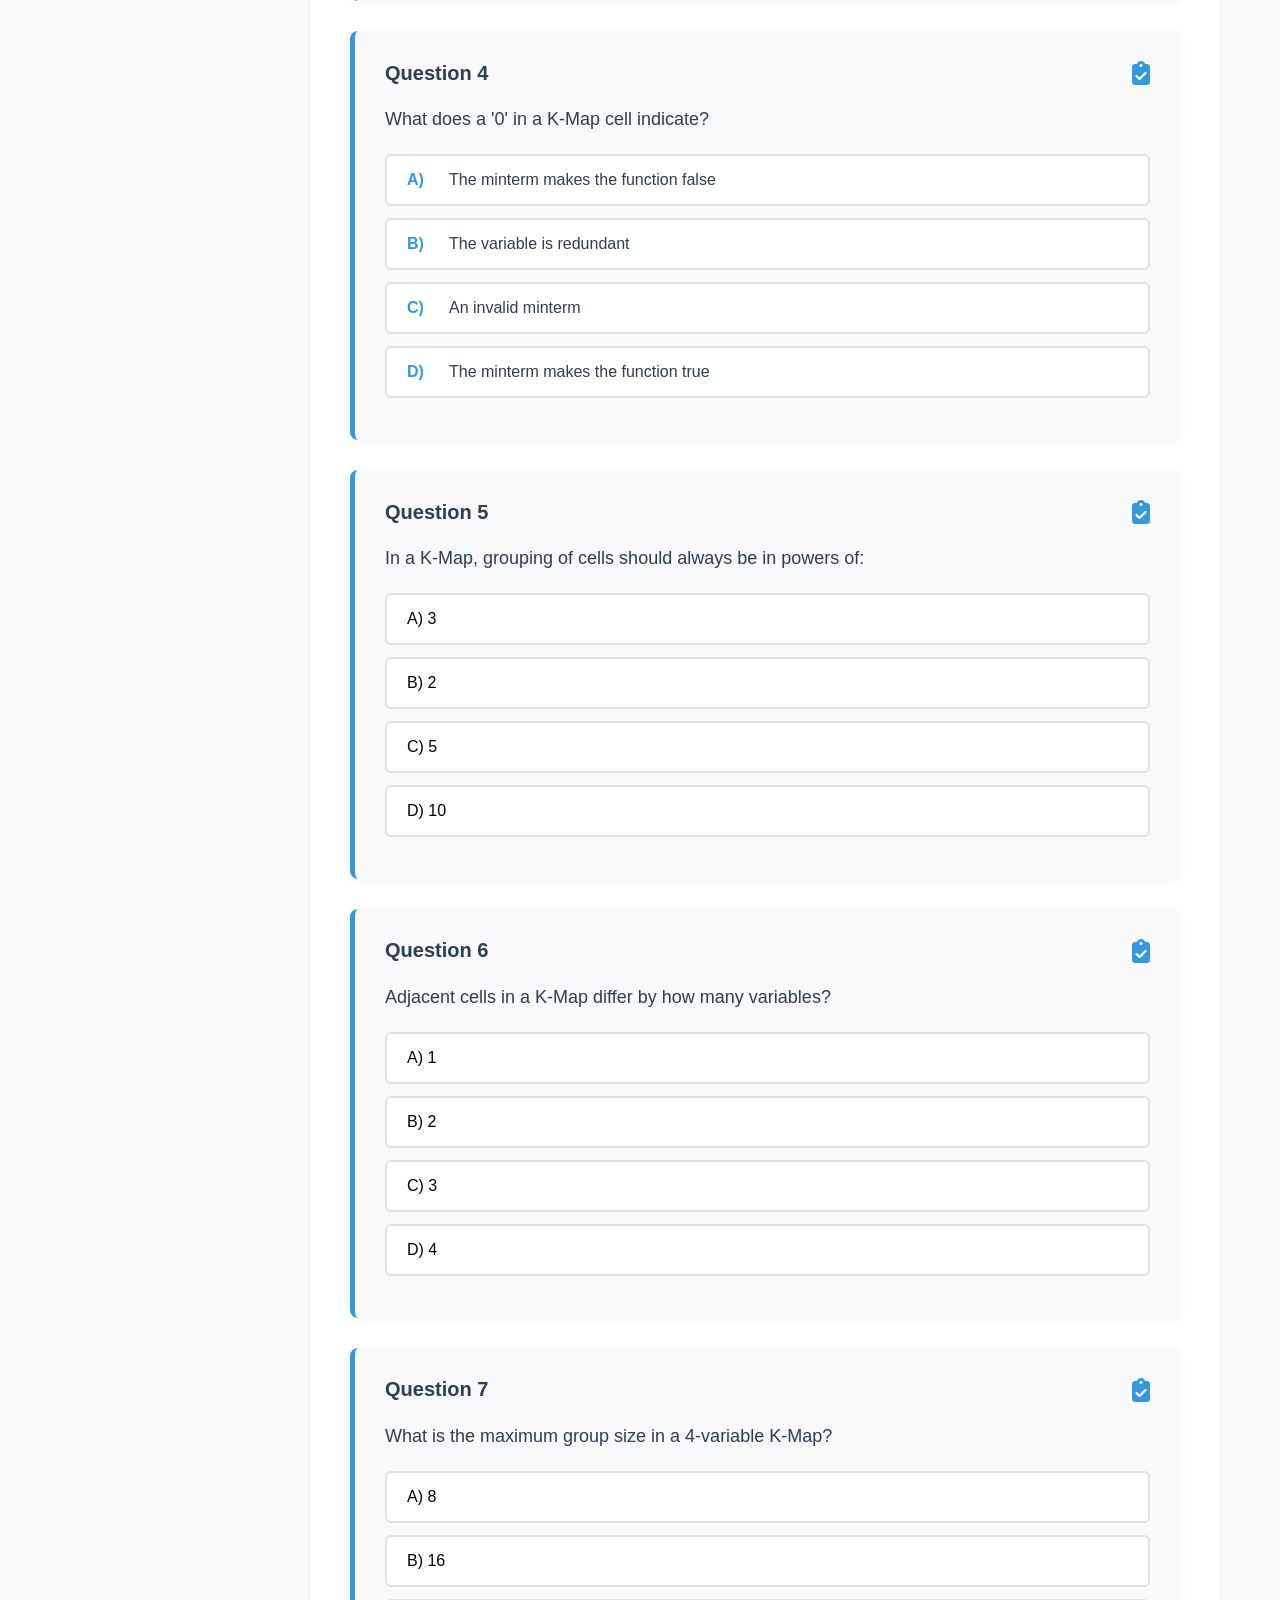
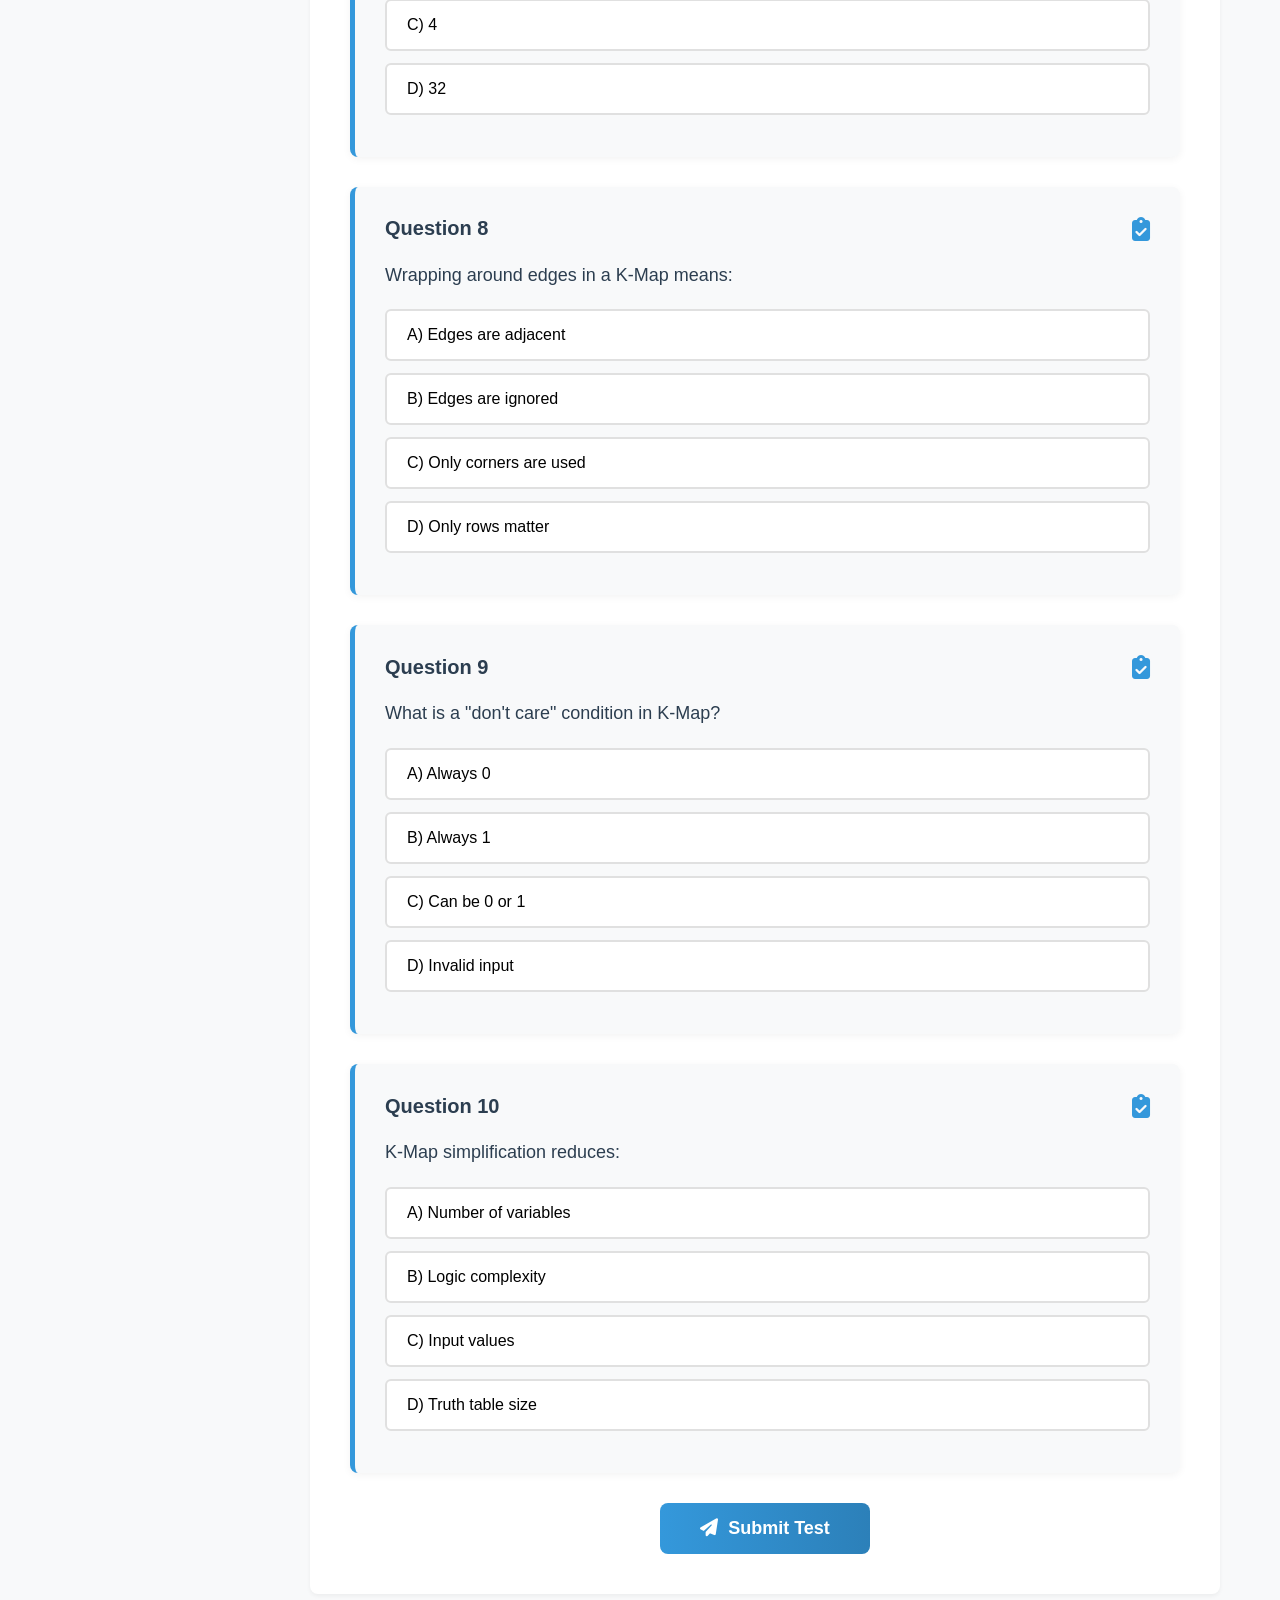
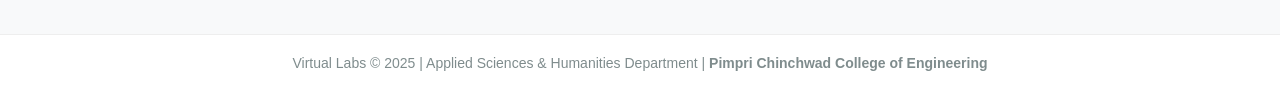
==== commit 8c21f97d: "Apr 15, 2026, 11:45 AM" ====
--- a/pages/post-test.html
+++ b/pages/post-test.html
@@ -1,389 +1,506 @@
 <!DOCTYPE html>
 <html lang="en">
-
 <head>
     <meta charset="UTF-8">
     <meta name="viewport" content="width=device-width, initial-scale=1.0">
     <title>Post-test | K-Map Solver</title>
 
+    <!-- Font Awesome -->
     <link rel="stylesheet" href="https://cdnjs.cloudflare.com/ajax/libs/font-awesome/6.4.0/css/all.min.css">
+
+    <!-- Main CSS -->
     <link rel="stylesheet" href="../css/style.css">
 </head>
 
 <body>
 
-    <!-- HEADER -->
-    <header class="main-header">
-        <div class="header-container">
-
-            <div class="logo-section">
-
-                <div class="pcce-logo-container">
-                    <img src="../assets/pccoe.png" alt="PCCOE Logo" class="pcce-logo-img">
-
-                    <div class="pcce-logo-text">
-                        <span class="main">APPLIED SCIENCES & HUMANITIES</span>
-                        <span class="sub">Pimpri Chinchwad College of Engineering</span>
-                    </div>
+<!-- ===== HEADER ===== -->
+<header class="main-header">
+    <div class="header-container">
+
+        <!-- College Info -->
+        <div class="logo-section">
+
+            <div class="pcce-logo-container">
+                <img src="../assets/pccoe.png" alt="PCCOE Logo" class="pcce-logo-img">
+            
+                <div class="pcce-logo-text">
+                    <span class="main">APPLIED SCIENCES & HUMANITIES</span>
+                    <span class="sub">Pimpri Chinchwad College of Engineering</span>
                 </div>
-
-                <div class="header-divider"></div>
-
-                <div class="virtual-labs-logo">
-                    <i class="fas fa-flask"></i>
-                    <h1>Virtual <span>Lab</span></h1>
+            </div>
+
+            <div class="header-divider"></div>
+        
+            <!-- Virtual Labs -->
+            <div class="virtual-labs-logo">
+                <i class="fas fa-flask"></i>
+                <h1>Virtual <span>Lab</span></h1>
+            </div>
+
+        </div>
+
+        <!-- User Info -->
+        <div class="user-info">
+            <i class="fas fa-user-circle"></i>
+            <span>Welcome, Student</span>
+        </div>
+
+    </div>
+</header>
+
+<!-- ===== PAGE WRAPPER WITH SIDEBAR ===== -->
+<div class="page-wrapper">
+
+    <!-- Sidebar Navigation -->
+    <aside class="sidebar">
+        <nav class="sidebar-nav">
+            <a href="../home.html" class="nav-item">
+                <i class="fas fa-home"></i>
+                <span>Home</span>
+            </a>
+            <a href="aim.html" class="nav-item">
+                <i class="fas fa-bullseye"></i>
+                <span>Aim</span>
+            </a>
+            <a href="theory.html" class="nav-item">
+                <i class="fas fa-book"></i>
+                <span>Theory</span>
+            </a>
+            <a href="pre-test.html" class="nav-item">
+                <i class="fas fa-question-circle"></i>
+                <span>Pre-test</span>
+            </a>
+            <a href="simulation.html" class="nav-item">
+                <i class="fas fa-desktop"></i>
+                <span>Simulation</span>
+            </a>
+            <a href="post-test.html" class="nav-item active">
+                <i class="fas fa-clipboard-check"></i>
+                <span>Post-test</span>
+            </a>
+            <a href="reference.html" class="nav-item">
+                <i class="fas fa-book-open"></i>
+                <span>References</span>
+            </a>
+            <a href="contributors.html" class="nav-item">
+                <i class="fas fa-users"></i>
+                <span>Contributors</span>
+            </a>
+            <a href="feedback.html" class="nav-item">
+                <i class="fas fa-comment-alt"></i>
+                <span>Feedback</span>
+            </a>
+        </nav>
+    </aside>
+
+    <!-- Main Content -->
+    <main class="container home-content">
+
+        <div class="content-header">
+            <h2>Post-test</h2>
+            <p>Evaluate your learning after completing the experiment</p>
+        </div>
+
+        <!-- Post-test Content -->
+        <div class="pretest-content">
+
+            <!-- Quiz Container -->
+            <div id="quiz-container">
+
+                <div class="question-card" data-question="1">
+                    <div class="question-header">
+                        <span class="question-number">Question 1</span>
+                        <i class="fas fa-clipboard-check"></i>
+                    </div>
+                    <p class="question-text">
+                        The primary purpose of a Karnaugh Map (K-Map) is:
+                    </p>
+                    <ul class="options-list">
+                        <li class="option" data-answer="A" onclick="selectOption(1, 'A', false)">
+                            <span class="option-label">A)</span>
+                            <span>To draw digital circuits physically</span>
+                        </li>
+                        <li class="option" data-answer="B" onclick="selectOption(1, 'B', true)">
+                            <span class="option-label">B)</span>
+                            <span>To simplify Boolean expressions</span>
+                        </li>
+                        <li class="option" data-answer="C" onclick="selectOption(1, 'C', false)">
+                            <span class="option-label">C)</span>
+                            <span>To convert decimal numbers to binary</span>
+                        </li>
+                        <li class="option" data-answer="D" onclick="selectOption(1, 'D', false)">
+                            <span class="option-label">D)</span>
+                            <span>To calculate arithmetic operations</span>
+                        </li>
+                    </ul>
+                    <div class="feedback" style="display: none;"></div>
                 </div>
 
+                <div class="question-card" data-question="2">
+                    <div class="question-header">
+                        <span class="question-number">Question 2</span>
+                        <i class="fas fa-clipboard-check"></i>
+                    </div>
+                    <p class="question-text">
+                        How many cells does a 4-variable K-Map have?
+                    </p>
+                    <ul class="options-list">
+                        <li class="option" data-answer="A" onclick="selectOption(2, 'A', false)">
+                            <span class="option-label">A)</span>
+                            <span>4</span>
+                        </li>
+                        <li class="option" data-answer="B" onclick="selectOption(2, 'B', false)">
+                            <span class="option-label">B)</span>
+                            <span>8</span>
+                        </li>
+                        <li class="option" data-answer="C" onclick="selectOption(2, 'C', true)">
+                            <span class="option-label">C)</span>
+                            <span>16</span>
+                        </li>
+                        <li class="option" data-answer="D" onclick="selectOption(2, 'D', false)">
+                            <span class="option-label">D)</span>
+                            <span>32</span>
+                        </li>
+                    </ul>
+                    <div class="feedback" style="display: none;"></div>
+                </div>
+
+                <div class="question-card" data-question="3">
+                    <div class="question-header">
+                        <span class="question-number">Question 3</span>
+                        <i class="fas fa-clipboard-check"></i>
+                    </div>
+                    <p class="question-text">
+                        In a 3-variable K-Map, which minterm is valid?
+                    </p>
+                    <ul class="options-list">
+                        <li class="option" data-answer="A" onclick="selectOption(3, 'A', true)">
+                            <span class="option-label">A)</span>
+                            <span>7</span>
+                        </li>
+                        <li class="option" data-answer="B" onclick="selectOption(3, 'B', false)">
+                            <span class="option-label">B)</span>
+                            <span>8</span>
+                        </li>
+                        <li class="option" data-answer="C" onclick="selectOption(3, 'C', false)">
+                            <span class="option-label">C)</span>
+                            <span>9</span>
+                        </li>
+                        <li class="option" data-answer="D" onclick="selectOption(3, 'D', false)">
+                            <span class="option-label">D)</span>
+                            <span>12</span>
+                        </li>
+                    </ul>
+                    <div class="feedback" style="display: none;"></div>
+                </div>
+
+                <div class="question-card" data-question="4">
+                    <div class="question-header">
+                        <span class="question-number">Question 4</span>
+                        <i class="fas fa-clipboard-check"></i>
+                    </div>
+                    <p class="question-text">
+                        What does a '0' in a K-Map cell indicate?
+                    </p>
+                    <ul class="options-list">
+                        <li class="option" data-answer="A" onclick="selectOption(4, 'A', true)">
+                            <span class="option-label">A)</span>
+                            <span>The minterm makes the function false</span>
+                        </li>
+                        <li class="option" data-answer="B" onclick="selectOption(4, 'B', false)">
+                            <span class="option-label">B)</span>
+                            <span>The variable is redundant</span>
+                        </li>
+                        <li class="option" data-answer="C" onclick="selectOption(4, 'C', false)">
+                            <span class="option-label">C)</span>
+                            <span>An invalid minterm</span>
+                        </li>
+                        <li class="option" data-answer="D" onclick="selectOption(4, 'D', false)">
+                            <span class="option-label">D)</span>
+                            <span>The minterm makes the function true</span>
+                        </li>
+                    </ul>
+                    <div class="feedback" style="display: none;"></div>
+                </div>
+
+                <div class="question-card" data-question="5">
+    <div class="question-header">
+        <span class="question-number">Question 5</span>
+        <i class="fas fa-clipboard-check"></i>
+    </div>
+    <p class="question-text">
+        In a K-Map, grouping of cells should always be in powers of:
+    </p>
+    <ul class="options-list">
+        <li class="option" data-answer="A" onclick="selectOption(5, 'A', false)">A) 3</li>
+        <li class="option" data-answer="B" onclick="selectOption(5, 'B', true)">B) 2</li>
+        <li class="option" data-answer="C" onclick="selectOption(5, 'C', false)">C) 5</li>
+        <li class="option" data-answer="D" onclick="selectOption(5, 'D', false)">D) 10</li>
+    </ul>
+    <div class="feedback" style="display: none;"></div>
+</div>
+
+<div class="question-card" data-question="6">
+    <div class="question-header">
+        <span class="question-number">Question 6</span>
+        <i class="fas fa-clipboard-check"></i>
+    </div>
+    <p class="question-text">
+        Adjacent cells in a K-Map differ by how many variables?
+    </p>
+    <ul class="options-list">
+        <li class="option" data-answer="A" onclick="selectOption(6, 'A', true)">A) 1</li>
+        <li class="option" data-answer="B" onclick="selectOption(6, 'B', false)">B) 2</li>
+        <li class="option" data-answer="C" onclick="selectOption(6, 'C', false)">C) 3</li>
+        <li class="option" data-answer="D" onclick="selectOption(6, 'D', false)">D) 4</li>
+    </ul>
+    <div class="feedback" style="display: none;"></div>
+</div>
+
+<div class="question-card" data-question="7">
+    <div class="question-header">
+        <span class="question-number">Question 7</span>
+        <i class="fas fa-clipboard-check"></i>
+    </div>
+    <p class="question-text">
+        What is the maximum group size in a 4-variable K-Map?
+    </p>
+    <ul class="options-list">
+        <li class="option" data-answer="A" onclick="selectOption(7, 'A', false)">A) 8</li>
+        <li class="option" data-answer="B" onclick="selectOption(7, 'B', true)">B) 16</li>
+        <li class="option" data-answer="C" onclick="selectOption(7, 'C', false)">C) 4</li>
+        <li class="option" data-answer="D" onclick="selectOption(7, 'D', false)">D) 32</li>
+    </ul>
+    <div class="feedback" style="display: none;"></div>
+</div>
+
+<div class="question-card" data-question="8">
+    <div class="question-header">
+        <span class="question-number">Question 8</span>
+        <i class="fas fa-clipboard-check"></i>
+    </div>
+    <p class="question-text">
+        Wrapping around edges in a K-Map means:
+    </p>
+    <ul class="options-list">
+        <li class="option" data-answer="A" onclick="selectOption(8, 'A', true)">A) Edges are adjacent</li>
+        <li class="option" data-answer="B" onclick="selectOption(8, 'B', false)">B) Edges are ignored</li>
+        <li class="option" data-answer="C" onclick="selectOption(8, 'C', false)">C) Only corners are used</li>
+        <li class="option" data-answer="D" onclick="selectOption(8, 'D', false)">D) Only rows matter</li>
+    </ul>
+    <div class="feedback" style="display: none;"></div>
+</div>
+
+<div class="question-card" data-question="9">
+    <div class="question-header">
+        <span class="question-number">Question 9</span>
+        <i class="fas fa-clipboard-check"></i>
+    </div>
+    <p class="question-text">
+        What is a "don't care" condition in K-Map?
+    </p>
+    <ul class="options-list">
+        <li class="option" data-answer="A" onclick="selectOption(9, 'A', false)">A) Always 0</li>
+        <li class="option" data-answer="B" onclick="selectOption(9, 'B', false)">B) Always 1</li>
+        <li class="option" data-answer="C" onclick="selectOption(9, 'C', true)">C) Can be 0 or 1</li>
+        <li class="option" data-answer="D" onclick="selectOption(9, 'D', false)">D) Invalid input</li>
+    </ul>
+    <div class="feedback" style="display: none;"></div>
+</div>
+
+<div class="question-card" data-question="10">
+    <div class="question-header">
+        <span class="question-number">Question 10</span>
+        <i class="fas fa-clipboard-check"></i>
+    </div>
+    <p class="question-text">
+        K-Map simplification reduces:
+    </p>
+    <ul class="options-list">
+        <li class="option" data-answer="A" onclick="selectOption(10, 'A', false)">A) Number of variables</li>
+        <li class="option" data-answer="B" onclick="selectOption(10, 'B', true)">B) Logic complexity</li>
+        <li class="option" data-answer="C" onclick="selectOption(10, 'C', false)">C) Input values</li>
+        <li class="option" data-answer="D" onclick="selectOption(10, 'D', false)">D) Truth table size</li>
+    </ul>
+    <div class="feedback" style="display: none;"></div>
+</div>
+
             </div>
-
-            <div class="user-info">
-                <i class="fas fa-user-circle"></i>
-                <span>Welcome, Student</span>
+            
+
+            <!-- Submit Button -->
+            <div class="submit-section">
+                <button class="submit-btn" onclick="submitQuiz()">
+                    <i class="fas fa-paper-plane"></i>
+                    Submit Test
+                </button>
             </div>
 
+            <!-- Results Section -->
+            <div id="results-section" style="display: none;">
+                <div class="results-card">
+                    <div class="results-header">
+                        <i class="fas fa-trophy"></i>
+                        <h3>Test Results</h3>
+                    </div>
+                    <div class="results-body">
+                        <div class="score-display">
+                            <span class="score-label">Your Score:</span>
+                            <span class="score-value" id="score-value">0/4</span>
+                        </div>
+                        <div class="score-percentage" id="score-percentage">0%</div>
+                        <p class="score-message" id="score-message"></p>
+                    </div>
+                    <div class="results-actions">
+                        <button class="retry-btn" onclick="retryQuiz()">
+                            <i class="fas fa-redo"></i>
+                            Retry Test
+                        </button>
+                        <a href="simulation.html" class="review-btn">
+                            <i class="fas fa-desktop"></i>
+                            Review Simulation
+                        </a>
+                    </div>
+                </div>
+            </div>
+
         </div>
-    </header>
-
-    <div class="page-wrapper">
-
-        <!-- Sidebar -->
-        <aside class="sidebar">
-            <nav class="sidebar-nav">
-                <a href="../home.html" class="nav-item">
-                    <i class="fas fa-home"></i>
-                    <span>Home</span>
-                </a>
-                <a href="aim.html" class="nav-item">
-                    <i class="fas fa-bullseye"></i>
-                    <span>Aim</span>
-                </a>
-                <a href="theory.html" class="nav-item">
-                    <i class="fas fa-book"></i>
-                    <span>Theory</span>
-                </a>
-                <a href="pre-test.html" class="nav-item">
-                    <i class="fas fa-question-circle"></i>
-                    <span>Pre-test</span>
-                </a>
-                <a href="assignment.html" class="nav-item">
-                    <i class="fa fa-check"></i>
-                    <span>Assignment</span>
-                </a>
-                <a href="simulation.html" class="nav-item">
-                    <i class="fas fa-desktop"></i>
-                    <span>Simulation</span>
-                </a>
-                <a href="post-test.html" class="nav-item active">
-                    <i class="fas fa-clipboard-check"></i>
-                    <span>Post-test</span>
-                </a>
-                <a href="reference.html" class="nav-item">
-                    <i class="fas fa-book-open"></i>
-                    <span>References</span>
-                </a>
-                <a href="contributors.html" class="nav-item">
-                    <i class="fas fa-users"></i>
-                    <span>Contributors</span>
-                </a>
-                <a href="feedback.html" class="nav-item">
-                    <i class="fas fa-comment-alt"></i>
-                    <span>Feedback</span>
-                </a>
-            </nav>
-        </aside>
-
-        <!-- Post-test Content -->
-        <main class="container home-content">
-
-            <div class="content-header">
-                <h2>Post-test</h2>
-                <p>Evaluate your learning after completing the experiment</p>
-            </div>
-
-            <div class="pretest-content">
-
-                <div id="quiz-container">
-
-                    <div class="question-card" data-question="1">
-                        <div class="question-header">
-                            <span class="question-number">Question 1</span>
-                            <i class="fas fa-clipboard-check"></i>
-                        </div>
-                        <p class="question-text">
-                            The primary purpose of a Karnaugh Map (K-Map) is:
-                        </p>
-                        <ul class="options-list">
-                            <li class="option" data-answer="A" onclick="selectOption(1, 'A', false)">
-                                <span class="option-label">A)</span>
-                                <span>To draw digital circuits physically</span>
-                            </li>
-                            <li class="option" data-answer="B" onclick="selectOption(1, 'B', true)">
-                                <span class="option-label">B)</span>
-                                <span>To simplify Boolean expressions</span>
-                            </li>
-                            <li class="option" data-answer="C" onclick="selectOption(1, 'C', false)">
-                                <span class="option-label">C)</span>
-                                <span>To convert decimal numbers to binary</span>
-                            </li>
-                            <li class="option" data-answer="D" onclick="selectOption(1, 'D', false)">
-                                <span class="option-label">D)</span>
-                                <span>To calculate arithmetic operations</span>
-                            </li>
-                        </ul>
-                        <div class="feedback" style="display: none;"></div>
-                    </div>
-
-                    <div class="question-card" data-question="2">
-                        <div class="question-header">
-                            <span class="question-number">Question 2</span>
-                            <i class="fas fa-clipboard-check"></i>
-                        </div>
-                        <p class="question-text">
-                            How many cells does a 4-variable K-Map have?
-                        </p>
-                        <ul class="options-list">
-                            <li class="option" data-answer="A" onclick="selectOption(2, 'A', false)">
-                                <span class="option-label">A)</span>
-                                <span>4</span>
-                            </li>
-                            <li class="option" data-answer="B" onclick="selectOption(2, 'B', false)">
-                                <span class="option-label">B)</span>
-                                <span>8</span>
-                            </li>
-                            <li class="option" data-answer="C" onclick="selectOption(2, 'C', true)">
-                                <span class="option-label">C)</span>
-                                <span>16</span>
-                            </li>
-                            <li class="option" data-answer="D" onclick="selectOption(2, 'D', false)">
-                                <span class="option-label">D)</span>
-                                <span>32</span>
-                            </li>
-                        </ul>
-                        <div class="feedback" style="display: none;"></div>
-                    </div>
-
-                    <div class="question-card" data-question="3">
-                        <div class="question-header">
-                            <span class="question-number">Question 3</span>
-                            <i class="fas fa-clipboard-check"></i>
-                        </div>
-                        <p class="question-text">
-                            In a 3-variable K-Map, which minterm is valid?
-                        </p>
-                        <ul class="options-list">
-                            <li class="option" data-answer="A" onclick="selectOption(3, 'A', true)">
-                                <span class="option-label">A)</span>
-                                <span>7</span>
-                            </li>
-                            <li class="option" data-answer="B" onclick="selectOption(3, 'B', false)">
-                                <span class="option-label">B)</span>
-                                <span>8</span>
-                            </li>
-                            <li class="option" data-answer="C" onclick="selectOption(3, 'C', false)">
-                                <span class="option-label">C)</span>
-                                <span>9</span>
-                            </li>
-                            <li class="option" data-answer="D" onclick="selectOption(3, 'D', false)">
-                                <span class="option-label">D)</span>
-                                <span>12</span>
-                            </li>
-                        </ul>
-                        <div class="feedback" style="display: none;"></div>
-                    </div>
-
-                    <div class="question-card" data-question="4">
-                        <div class="question-header">
-                            <span class="question-number">Question 4</span>
-                            <i class="fas fa-clipboard-check"></i>
-                        </div>
-                        <p class="question-text">
-                            What does a '0' in a K-Map cell indicate?
-                        </p>
-                        <ul class="options-list">
-                            <li class="option" data-answer="A" onclick="selectOption(4, 'A', true)">
-                                <span class="option-label">A)</span>
-                                <span>The minterm makes the function false</span>
-                            </li>
-                            <li class="option" data-answer="B" onclick="selectOption(4, 'B', false)">
-                                <span class="option-label">B)</span>
-                                <span>The variable is redundant</span>
-                            </li>
-                            <li class="option" data-answer="C" onclick="selectOption(4, 'C', false)">
-                                <span class="option-label">C)</span>
-                                <span>An invalid minterm</span>
-                            </li>
-                            <li class="option" data-answer="D" onclick="selectOption(4, 'D', false)">
-                                <span class="option-label">D)</span>
-                                <span>The minterm makes the function true</span>
-                            </li>
-                        </ul>
-                        <div class="feedback" style="display: none;"></div>
-                    </div>
-
-                </div>
-
-                <div class="submit-section">
-                    <button class="submit-btn" onclick="submitQuiz()">
-                        <i class="fas fa-paper-plane"></i>
-                        Submit Test
-                    </button>
-                </div>
-
-                <div id="results-section" style="display: none;">
-                    <div class="results-card">
-                        <div class="results-header">
-                            <i class="fas fa-trophy"></i>
-                            <h3>Test Results</h3>
-                        </div>
-                        <div class="results-body">
-                            <div class="score-display">
-                                <span class="score-label">Your Score:</span>
-                                <span class="score-value" id="score-value">0/4</span>
-                            </div>
-                            <div class="score-percentage" id="score-percentage">0%</div>
-                            <p class="score-message" id="score-message"></p>
-                        </div>
-                        <div class="results-actions">
-                            <button class="retry-btn" onclick="retryQuiz()">
-                                <i class="fas fa-redo"></i>
-                                Retry Test
-                            </button>
-                            <a href="simulation.html" class="review-btn">
-                                <i class="fas fa-desktop"></i>
-                                Review Simulation
-                            </a>
-                        </div>
-                    </div>
-                </div>
-
-            </div>
-
-        </main>
-
-    </div>
-
-    <!----> FOOTER -->
-    <footer>
-        <p>
-            Virtual Labs © 2025 | Applied Sciences & Humanities Department |
-            <strong>Pimpri Chinchwad College of Engineering</strong>
-        </p>
-    </footer>
-
-    <script>
-        let userAnswers = {};
-        let totalQuestions = 4;
-
-        function selectOption(questionNum, answer, isCorrect) {
-
-            const questionCard = document.querySelector(`[data-question="${questionNum}"]`);
+
+    </main>
+
+</div>
+
+<!-- ===== FOOTER ===== -->
+<footer>
+    <p>
+        Virtual Labs © 2025 | Applied Sciences & Humanities Department |
+        <strong>Pimpri Chinchwad College of Engineering</strong>
+    </p>
+</footer>
+
+<script>
+    // Store user answers
+    let userAnswers = {};
+    let totalQuestions = 10;
+
+    function selectOption(questionNum, answer, isCorrect) {
+        // Get all options for this question
+        const questionCard = document.querySelector(`[data-question="${questionNum}"]`);
+        const options = questionCard.querySelectorAll('.option');
+        
+        // Remove selected class from all options
+        options.forEach(opt => {
+            opt.classList.remove('selected');
+        });
+        
+        // Add selected class to clicked option
+        const selectedOption = questionCard.querySelector(`[data-answer="${answer}"]`);
+        selectedOption.classList.add('selected');
+        
+        // Store the answer
+        userAnswers[questionNum] = {
+            selected: answer,
+            isCorrect: isCorrect
+        };
+    }
+
+    function submitQuiz() {
+        // Check if all questions are answered
+        if (Object.keys(userAnswers).length < totalQuestions) {
+            alert('Please answer all questions before submitting!');
+            return;
+        }
+
+        // Calculate score
+        let correctCount = 0;
+        for (let q in userAnswers) {
+            if (userAnswers[q].isCorrect) {
+                correctCount++;
+            }
+        }
+
+        // Show correct/incorrect feedback
+        for (let i = 1; i <= totalQuestions; i++) {
+            const questionCard = document.querySelector(`[data-question="${i}"]`);
             const options = questionCard.querySelectorAll('.option');
-
-
+            const feedback = questionCard.querySelector('.feedback');
+            
             options.forEach(opt => {
-                opt.classList.remove('selected');
+                opt.style.pointerEvents = 'none'; // Disable clicking
+                
+                // Highlight correct answer
+                const answer = opt.getAttribute('data-answer');
+                const isCorrect = opt.onclick.toString().includes('true');
+                
+                if (isCorrect) {
+                    opt.classList.add('correct-answer');
+                }
+                
+                // Show if user's answer was wrong
+                if (opt.classList.contains('selected') && !userAnswers[i].isCorrect) {
+                    opt.classList.add('wrong-answer');
+                }
             });
 
-
-            const selectedOption = questionCard.querySelector(`[data-answer="${answer}"]`);
-            selectedOption.classList.add('selected');
-
-            userAnswers[questionNum] = {
-                selected: answer,
-                isCorrect: isCorrect
-            };
+            // Show feedback
+            if (userAnswers[i].isCorrect) {
+                feedback.innerHTML = '<i class="fas fa-check-circle"></i> Correct!';
+                feedback.className = 'feedback correct-feedback';
+            } else {
+                feedback.innerHTML = '<i class="fas fa-times-circle"></i> Incorrect';
+                feedback.className = 'feedback wrong-feedback';
+            }
+            feedback.style.display = 'block';
         }
 
-        function submitQuiz() {
-
-            if (Object.keys(userAnswers).length < totalQuestions) {
-                alert('Please answer all questions before submitting!');
-                return;
-            }
-
-            let correctCount = 0;
-            for (let q in userAnswers) {
-                if (userAnswers[q].isCorrect) {
-                    correctCount++;
-                }
-            }
-
-            for (let i = 1; i <= totalQuestions; i++) {
-                const questionCard = document.querySelector(`[data-question="${i}"]`);
-                const options = questionCard.querySelectorAll('.option');
-                const feedback = questionCard.querySelector('.feedback');
-
-                options.forEach(opt => {
-                    opt.style.pointerEvents = 'none';
-
-                    const answer = opt.getAttribute('data-answer');
-                    const isCorrect = opt.onclick.toString().includes('true');
-
-                    if (isCorrect) {
-                        opt.classList.add('correct-answer');
-                    }
-
-                    if (opt.classList.contains('selected') && !userAnswers[i].isCorrect) {
-                        opt.classList.add('wrong-answer');
-                    }
-                });
-
-                if (userAnswers[i].isCorrect) {
-                    feedback.innerHTML = '<i class="fas fa-check-circle"></i> Correct!';
-                    feedback.className = 'feedback correct-feedback';
-                } else {
-                    feedback.innerHTML = '<i class="fas fa-times-circle"></i> Incorrect';
-                    feedback.className = 'feedback wrong-feedback';
-                }
-                feedback.style.display = 'block';
-            }
-
-            // Display results
-            const percentage = (correctCount / totalQuestions) * 100;
-            document.getElementById('score-value').textContent = `${correctCount}/${totalQuestions}`;
-            document.getElementById('score-percentage').textContent = `${percentage.toFixed(0)}%`;
-
-            let message = '';
-            if (percentage >= 80) {
-                message = '🎉 Outstanding! You have mastered K-Map concepts!';
-            } else if (percentage >= 60) {
-                message = '👍 Good work! Review the simulation for better understanding.';
-            } else {
-                message = '📚 Keep learning! Try the simulation again and review theory.';
-            }
-            document.getElementById('score-message').textContent = message;
-
-            document.querySelector('.submit-section').style.display = 'none';
-            document.getElementById('results-section').style.display = 'block';
-
-
-            document.getElementById('results-section').scrollIntoView({ behavior: 'smooth', block: 'center' });
+        // Display results
+        const percentage = (correctCount / totalQuestions) * 100;
+        document.getElementById('score-value').textContent = `${correctCount}/${totalQuestions}`;
+        document.getElementById('score-percentage').textContent = `${percentage.toFixed(0)}%`;
+        
+        let message = '';
+        if (percentage >= 80) {
+            message = '🎉 Outstanding! You have mastered K-Map concepts!';
+        } else if (percentage >= 60) {
+            message = '👍 Good work! Review the simulation for better understanding.';
+        } else {
+            message = '📚 Keep learning! Try the simulation again and review theory.';
         }
-
-        function retryQuiz() {
-
-            userAnswers = {};
-
-
-            document.querySelectorAll('.question-card').forEach(card => {
-                const options = card.querySelectorAll('.option');
-                options.forEach(opt => {
-                    opt.classList.remove('selected', 'correct-answer', 'wrong-answer');
-                    opt.style.pointerEvents = 'auto';
-                });
-
-                const feedback = card.querySelector('.feedback');
-                feedback.style.display = 'none';
+        document.getElementById('score-message').textContent = message;
+
+        // Hide submit button and show results
+        document.querySelector('.submit-section').style.display = 'none';
+        document.getElementById('results-section').style.display = 'block';
+
+        // Scroll to results
+        document.getElementById('results-section').scrollIntoView({ behavior: 'smooth', block: 'center' });
+    }
+
+    function retryQuiz() {
+        // Reset everything
+        userAnswers = {};
+        
+        // Reset all question cards
+        document.querySelectorAll('.question-card').forEach(card => {
+            const options = card.querySelectorAll('.option');
+            options.forEach(opt => {
+                opt.classList.remove('selected', 'correct-answer', 'wrong-answer');
+                opt.style.pointerEvents = 'auto';
             });
-
-            document.getElementById('results-section').style.display = 'none';
-            document.querySelector('.submit-section').style.display = 'block';
-
-
-            window.scrollTo({ top: 0, behavior: 'smooth' });
-        }
-    </script>
+            
+            const feedback = card.querySelector('.feedback');
+            feedback.style.display = 'none';
+        });
+
+        // Hide results and show submit button
+        document.getElementById('results-section').style.display = 'none';
+        document.querySelector('.submit-section').style.display = 'block';
+
+        // Scroll to top
+        window.scrollTo({ top: 0, behavior: 'smooth' });
+    }
+</script>
 
 </body>
-
-</html>+</html>
